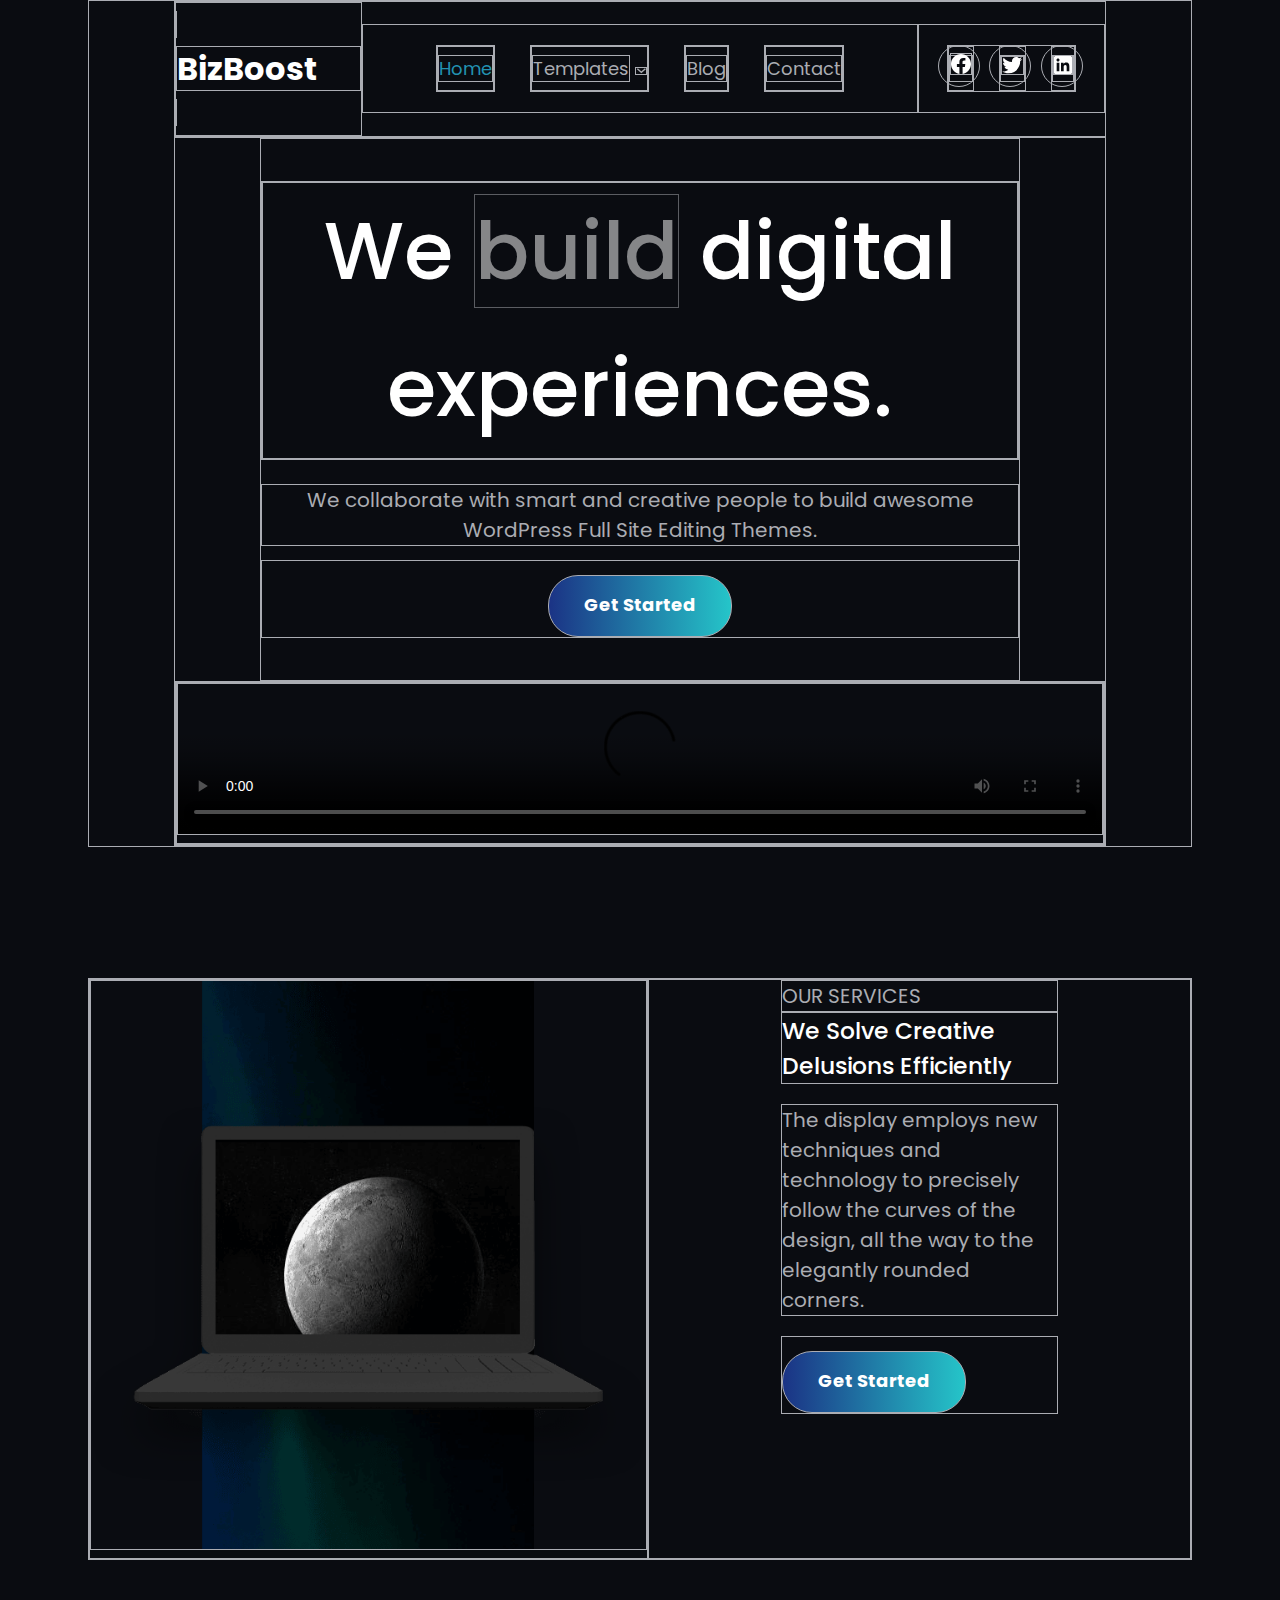
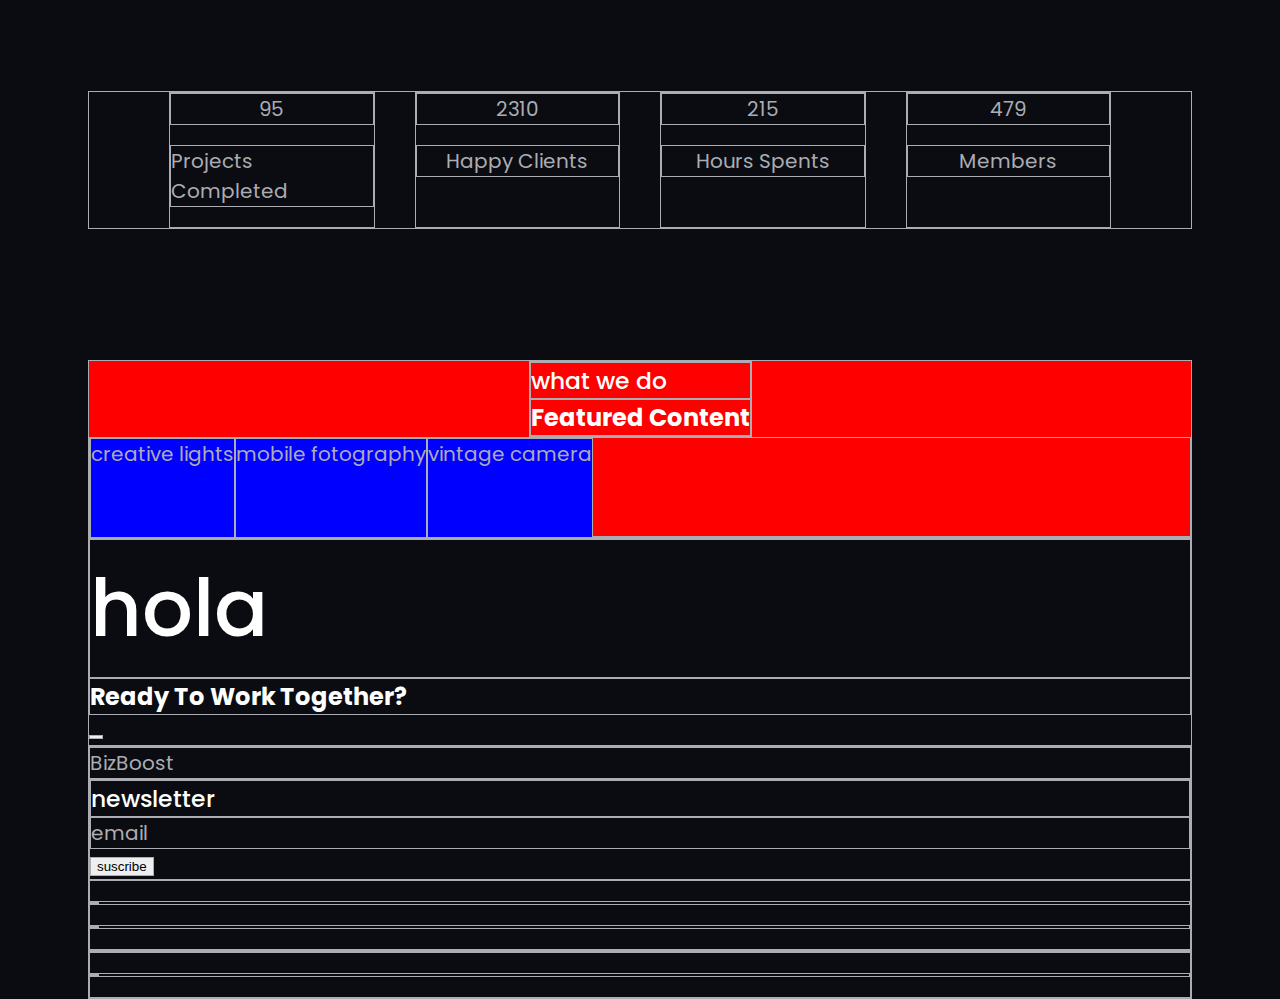
==== index.html @ 2b84bb4a "se termino layout" ====
<!doctype html>
<html lang="en">
  <head>
    <meta charset="UTF-8" />
    <meta name="viewport" content="width=device-width, initial-scale=1.0" />
    <title>BizBoost Mobile First</title>
    <link rel="stylesheet" href="https://fonts.googleapis.com/css?family=Poppins:400,500,600,700&display=swap" />
    <link rel="stylesheet" href="src/index.css" />
  </head>
  <body>
    <section class="blocks">
      <section class="hero">
        <header>
          <div class="logo">
            <a href="/">
              <h2>BizBoost</h2>
            </a>
          </div>
          <nav class="mobile">
            <img src="src/img/menu.svg" alt="" />
          </nav>
          <nav class="desktop">
            <ul>
              <li>
                <a href="#" class="selected">Home</a>
              </li>
            </ul>
            <ul>
              <li>
                <a href="#">Templates</a>
                <img src="src/img/arrow.svg" alt="arrow" />
              </li>
            </ul>
            <ul>
              <li><a href="#">Blog</a></li>
            </ul>
            <ul>
              <li><a href="#">Contact</a></li>
            </ul>
          </nav>
          <div class="social">
            <ul>
              <li>
                <div class="circle"></div>
                <a href="#">
                  <img src="src/img/facebook.svg" alt="fb" />
                </a>
              </li>
              <li>
                <div class="circle"></div>
                <a href="#">
                  <img src="src/img/twitter.svg" alt="twitter" />
                </a>
              </li>
              <li>
                <div class="circle"></div>
                <a href="#">
                  <img src="src/img/linked.svg" alt="linkedIn" />
                </a>
              </li>
            </ul>
          </div>
        </header>

        <section class="main">
          <main>
            <div class="hero-title">
              <h1>We <span class="lowlight">build</span> digital experiences.</h1>
            </div>
            <div class="hero-tagline">
              We collaborate with smart and creative people to build awesome WordPress Full Site Editing Themes.
            </div>
            <div class="hero-cta">
              <a href="#" class="gradient-button">get started</a>
            </div>
          </main>
          <div class="hero-video">
            <figure>
              <video
                src="https://fse.catchthemes.com/bizboost-free/wp-content/themes/bizboost/assets/video/video-featured.mp4"
                poster="https://fse.catchthemes.com/bizboost-free/wp-content/themes/bizboost/assets/images/video-featured.jpg"
                controls
              >
                Video not supported
              </video>
            </figure>
          </div>
        </section>
      </section>

      <!-- Our Services Section -->
      <section class="our-services">
        <div class="services-figure">
          <img src="src/img/hero-content.png" alt="">
        </div>
        <div class="our-services-layout">
          <div class="headings">OUR SERVICES</div>
          <H3>We Solve Creative Delusions Efficiently</H3>
          <p>The display employs new techniques and technology to precisely follow the curves of the design, all the way to the elegantly rounded corners.</p>
          <div class="our-services-cta">
            <a href="#" class="gradient-button">get started</a>
          </div>
        </div>
      </section>
      <section class="big-numbers">
        <div class="number-box">
          <span class="number">95</span>
          <p>Projects Completed</p>
        </div>
        <div class="number-box">
          <span class="number">2310</span>
          <p>Happy Clients</p>
        </div>
        <div class="number-box">
          <span class="number">215</span>
          <p>Hours Spents</p>
        </div>
        <div class="number-box">
          <span class="number">479</span>
          <p>Members</p>
        </div>
      </section>
      <!-- what we do  -->
      <section class="what-we-do">
        <div>
          <h3>what we do</h3>
          <h2>Featured Content</h2>
        </div>
          <div class="pictures">
            <div>creative lights</div>
            <div>mobile fotography</div>
            <div>vintage camera</div>
        </div>
      </section>
      <!-- promotional contact -->
      <section class="promotional-content">
        <h1>hola</h1>
        <h2>Ready To Work Together?</h2>
        <button></button>
      </section>
      <!-- footer -->
      <footer>
        <div class="logo">BizBoost</div>
        <div class="subcribe">
          <h3> newsletter</h3>
          <div class="email"> email</div>
          <button>suscribe</button>
        </div>
        <div class="quick-links">
          <ul>
            <li></li>
            <li></li>
            <li></li>
            <li></li>
          </ul>
          <ul><li></li>
          <li></li>
          <li></li>
          <li></li></ul>
        </div>
        <div class="footer-social">
          <div></div>
          <ul>
            <li></li>
            <li></li>
            <li></li>
            <li></li>
          </ul>
        </div>
      </footer>
    </section>
  </body>
</html>
---- src/index.css ----
/*=======================================
    #Variables
=========================================*/

/**
  TABLE OF CONTENTS

  COLORS
  Brand colors............................These are the main brand colors.
  Neutral colors..........................White and black, gray sacale, secondary colors.
  Utility colors..........................Other colors to represent states: info, warning, sucess, etc.

  TYPOGRAPHY
  Font famillies..........................The fonts used in the design system.
  Font weights............................Font weights
  Sizes...................................Font sizing for body text, paragraphs, inputs
  Heading sizes...........................Font sizing for page headings

  BREAKPOINTS
  Breakpoints.............................Global responsive breakpoints definitions
*/

:root {
  /*=======================================
    COLORS
  =========================================*/

  /*=========================
    Brand Colors
  ==========================*/
  --primary: #2292b1;
  --gradient-start: #1b3385;
  --gradient-end: #25c5c9;

  /*=========================
    Neutral Colors
  ==========================*/
  --background: #0a0c11;
  --body-text: #abadb3;
  --border-color: #323438;
  --sub-menu-bg: #222;
  --white: #fff;

  /*=========================
    Utility Colors
  ==========================*/

  /*=======================================
    TYPOGRAPHY
  =========================================*/
  /* 
    1. The Poppins font. This is the main font.
    https://fonts.googleapis.com/css?family=Poppins

    2. The Courier font. This is used for <pre> code.
    https://fonts.googleapis.com/css?family=Poppins
  */

  /*=========================
    Font famillies
  ==========================*/
  --primary-font: "Poppins";

  /*=========================
  Font weights
  ==========================*/
  --thin: 100;
  --extra-light: 200;
  --light: 300;
  --normal: 400;
  --medium: 500;
  --semi-bold: 600;
  --bold: 700;
  --extra-bold: 800;
  --heavy: 900;

  /*=========================
  Sizes
  ==========================*/
  --base-font: 20px;
}

/*=======================================
    RESETS
=========================================*/
body {
  box-sizing: border-box;
  font-family: var(--primary-font);
  font-size: var(--base-font);
  color: var(--body-text);
  background: var(--background);
  margin: 0;
  padding: 0;
}

*,
*::before,
*::after {
  box-sizing: inherit;
}

/*=========================
  Heading Sizes
==========================*/
h1,
h2,
h3,
h4,
h5,
h6 {
  font-family: var(--primary-font);
  font-weight: var(--medium);
  color: var(--white);
  margin: 0;
}

h1 {
  font-size: 2.1em;
  line-height: 1.72em;
}
h4,
h5 {
  font-weight: var(--bold);
}

h6 {
  font-weight: var(--semi-bold);
}

ul {
  list-style-type: none;
  display: flex;
  padding: 0;
}

ul li {
  position: relative;
}

figure {
  margin: 0;
  padding: 0;
}

a {
  color: var(--body-text);
  text-decoration: none;
  font-size: 0.9em;
  font-style: normal;
  font-weight: var(--normal);
  line-height: 2.4em;
  text-transform: capitalize;
}

a:hover,
.logo h2:hover {
  color: var(--primary);
}

.lowlight {
  opacity: 0.5;
}

.gradient-button {
  padding: 15px 34.86px 16.08px 35px;
  display: inline-block;
  margin-top: 14px;
  color: var(--white);
  border-radius: 30px;
  font-size: 0.9em;
  font-weight: var(--bold);
  line-height: 1.6em;
  background: linear-gradient(
    90deg,
    var(--gradient-start) 0%,
    var(--gradient-end) 100%
  );
}

.gradient-button:hover {
  background: var(--white);
  color: var(--background);
}

.what-we-do{
  flex-direction: column;
  display: flex;
  align-items:center;
  background-color: red;
  width: auto;
}
.what-we-do .hola h2{
  width: 100%;
  height: 50px;
  background-color: white;
}
.pictures{
  width: 100%;
  height: 100px;
  display: flex;
  /* align-items: flex-start; */
  flex-direction: row;  
}
.pictures div{
 
  height: 100px;
  display: flex;
  /* align-content: center;
  flex-direction: row;   */
  background-color: blue;
  text-align: center;
}
/*=======================================
    Mobile First
=========================================*/
.blocks {
  padding: 0 30px;
}

header {
  display: flex;
  align-items: center;
}

.logo {
  flex: 3;
}

h2 {
  font-size: 24px;
  font-weight: 700;
}

.mobile {
  flex: 1;
  display: flex;
  justify-content: flex-end;
}

.desktop {
  display: none;
}

.social {
  flex: 3;
  display: flex;
  justify-content: center;
}

.social ul {
  column-gap: 25px;
}

main {
  display: flex;
  flex-direction: column;
  padding: 42px 0;
  margin: 0 auto;
}

main > * {
  display: flex;
  justify-content: center;
  text-align: center;
}

.hero-tagline {
  margin-top: 24px;
}

.hero-cta {
  margin-top: 14px;
}

.hero-video video {
  width: 100%;
  max-width: 100%;
  max-height: 600px;
  object-fit: cover;
}
.services-figure img{
  width: 560;
  height: 570px;
  margin: 0;
  padding: 0;
}

/*=======================================
    TABLET & DESKTOP BREAKPOINTS
=========================================*/
@media all and (min-width: 479px) and (max-width: 1280px) {
}

@media all and (min-width: 479px) {
  .selected {
    color: var(--primary);
  }

  .circle {
    width: 42px;
    height: 42px;
    border-radius: 50%;
    position: absolute;
    left: -11px;
    top: -2px;
  }

  .circle:hover {
    background: rgba(255, 255, 255, 0.25);
  }

  .blocks {
    padding: 0 88px;
  }

  .hero {
    padding: 0 85px;
  }

  .logo {
    flex: 1;
  }

  .logo h2 {
    font-size: 32px;
    font-weight: 700;
  }

  .mobile {
    display: none;
  }

  .desktop {
    flex: 3;
    display: flex;
    column-gap: 35px;
    justify-content: center;
  }

  .social {
    flex: 1;
  }

  h1 {
    font-size: 4em;
    line-height: 1.72em;
  }

  main {
    max-width: 760px;
    /* padding: 70px 320px; */
  }
}

/*=======================================
    Mobile First
=========================================*/
.blocks {
  padding: 0 28px;
}

.blocks * {
  border: 1px solid var(--body-text);
}

header {
  display: flex;
}

.logo {
  flex: 3;
}

.mobile {
  flex: 1;
}

.desktop {
  display: none;
}

.social {
  flex: 3;
  display: flex;
  justify-content: center;
}

main {
  display: flex;
  flex-direction: column;
}

main > * {
  display: flex;
  justify-content: center;
}

.our-services {
  margin: 42px 0;
}

.big-numbers {
  display: flex;
  flex-direction: column;
  gap: 24px;
  margin-bottom: 42px;
}

.number-box {
  display: flex;
  flex-direction: column;
}

.number-box > * {
  display: flex;
  justify-content: center;
}

/*=======================================
    TABLET & DESKTOP BREAKPOINTS
=========================================*/
@media all and (min-width: 479px) and (max-width: 1280px) {
}

@media all and (min-width: 479px) {
  .blocks {
    padding: 0 88px;
  }

  .logo {
    flex: 1;
  }

  .mobile {
    display: none;
  }

  .desktop {
    flex: 3;
    display: flex;
    justify-content: center;
  }

  .social {
    flex: 1;
  }

  .our-services {
    display: flex;
    margin: 131px 0;
  }

  .big-numbers {
    flex-direction: row;
    gap: 40px;
    padding: 0 80px;
    margin-bottom: 131px;
  }

  .big-numbers > * {
    flex: 1;
  }

  .our-services > * {
    flex: 1;
  }
  .our-services .our-services-layout {
    padding: 0 12%;
  }
}
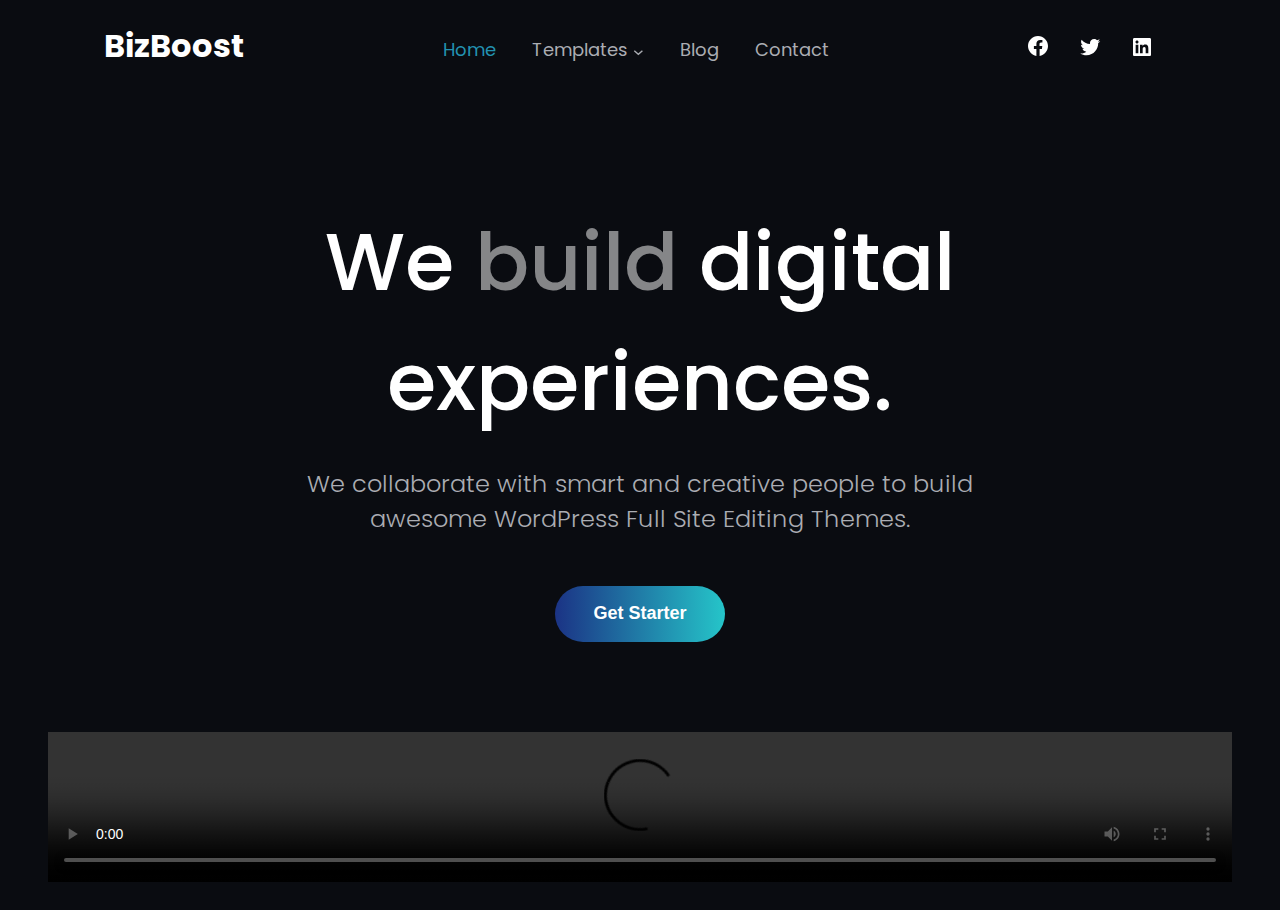
==== commit 80fe1a28: "Merge 01b6a7f5359aa9957313e46e945b91eacdee7b2f into 5628f68c00c6b27dbcafa6d201a3418335f897e6" ====
--- a/index.html
+++ b/index.html
@@ -1,173 +1,79 @@
-<!doctype html>
+<!DOCTYPE html>
 <html lang="en">
-  <head>
+<head>
     <meta charset="UTF-8" />
     <meta name="viewport" content="width=device-width, initial-scale=1.0" />
-    <title>BizBoost Mobile First</title>
-    <link rel="stylesheet" href="https://fonts.googleapis.com/css?family=Poppins:400,500,600,700&display=swap" />
-    <link rel="stylesheet" href="src/index.css" />
-  </head>
-  <body>
-    <section class="blocks">
-      <section class="hero">
+    <link rel="stylesheet" href="https://fonts.googleapis.com/css?family=Poppins" />
+    <link rel="stylesheet" href="https://fonts.googleapis.com/css?family=Courier+Prime" />
+    <link rel="stylesheet" href="/index.css" /> 
+    
+</head>
+<body>
+    <section>
         <header>
-          <div class="logo">
-            <a href="/">
-              <h2>BizBoost</h2>
-            </a>
-          </div>
-          <nav class="mobile">
-            <img src="src/img/menu.svg" alt="" />
-          </nav>
-          <nav class="desktop">
-            <ul>
+          <a href="/" class="logo">BizBoost</a>
+          <nav>
+            <ul class="main-menu">
+              <li><a href="#" class="selected">home</a></li>
               <li>
-                <a href="#" class="selected">Home</a>
+                <a href="#">
+                  Templates
+                  <img src="./src/img/Vector.svg" alt="arrow" />
+                </a>
+                <ul class="sub-menu">
+                  <li>
+                    <a href="#">Right Sidebar</a>
+                  </li>
+                  <li>
+                    <a href="#">No Sidebar</a>
+                  </li>
+                  <li>
+                    <a href="#">Style Guide</a>
+                  </li>
+                </ul>
               </li>
-            </ul>
-            <ul>
-              <li>
-                <a href="#">Templates</a>
-                <img src="src/img/arrow.svg" alt="arrow" />
-              </li>
-            </ul>
-            <ul>
+  
               <li><a href="#">Blog</a></li>
-            </ul>
-            <ul>
               <li><a href="#">Contact</a></li>
             </ul>
           </nav>
-          <div class="social">
-            <ul>
-              <li>
-                <div class="circle"></div>
-                <a href="#">
-                  <img src="src/img/facebook.svg" alt="fb" />
-                </a>
-              </li>
-              <li>
-                <div class="circle"></div>
-                <a href="#">
-                  <img src="src/img/twitter.svg" alt="twitter" />
-                </a>
-              </li>
-              <li>
-                <div class="circle"></div>
-                <a href="#">
-                  <img src="src/img/linked.svg" alt="linkedIn" />
-                </a>
-              </li>
-            </ul>
-          </div>
+          <ul class="socials">
+            <li>
+              <a href="https://facebook.com/codigoingenierooficial" target="_blank">
+                <img src="./src/img/facebook.svg" alt="facebook"
+              /></a>
+            </li>
+  
+            <li>
+              <a href="https://twitter.com/CodigoIngenier" target="_blank">
+                <img src="./src/img/twitter.svg" alt="twitter" />
+              </a>
+            </li>
+            <li>
+              <a href="https://www.ln.com/codigoingenierooficial/" target="_blank">
+                <img src="./src/img/linked.svg" alt="ln" />
+              </a>
+            </li>
+          </ul>
         </header>
-
-        <section class="main">
-          <main>
-            <div class="hero-title">
-              <h1>We <span class="lowlight">build</span> digital experiences.</h1>
-            </div>
-            <div class="hero-tagline">
-              We collaborate with smart and creative people to build awesome WordPress Full Site Editing Themes.
-            </div>
-            <div class="hero-cta">
-              <a href="#" class="gradient-button">get started</a>
-            </div>
-          </main>
-          <div class="hero-video">
-            <figure>
-              <video
-                src="https://fse.catchthemes.com/bizboost-free/wp-content/themes/bizboost/assets/video/video-featured.mp4"
-                poster="https://fse.catchthemes.com/bizboost-free/wp-content/themes/bizboost/assets/images/video-featured.jpg"
-                controls
-              >
-                Video not supported
-              </video>
-            </figure>
-          </div>
-        </section>
+        <main>
+          <section>
+            <h1>We <span class="lowlight">build</span> digital experiences.</h1>
+  
+            <p>We collaborate with smart and creative people to build awesome WordPress Full Site Editing Themes.</p>
+            <button class="my-button" type="button"> Get starter</button>
+            <!-- <a href="#" class="my-button">Get Started</a>  -->
+         
+          </section>
+          <figure>
+            <video
+              width="100%"
+              controls
+              loop
+              src="https://fse.catchthemes.com/bizboost-free/wp-content/themes/bizboost/assets/video/video-featured.mp4"
+            ></video>
+          </figure>
+        </main>
       </section>
-
-      <!-- Our Services Section -->
-      <section class="our-services">
-        <div class="services-figure">
-          <img src="src/img/hero-content.png" alt="">
-        </div>
-        <div class="our-services-layout">
-          <div class="headings">OUR SERVICES</div>
-          <H3>We Solve Creative Delusions Efficiently</H3>
-          <p>The display employs new techniques and technology to precisely follow the curves of the design, all the way to the elegantly rounded corners.</p>
-          <div class="our-services-cta">
-            <a href="#" class="gradient-button">get started</a>
-          </div>
-        </div>
-      </section>
-      <section class="big-numbers">
-        <div class="number-box">
-          <span class="number">95</span>
-          <p>Projects Completed</p>
-        </div>
-        <div class="number-box">
-          <span class="number">2310</span>
-          <p>Happy Clients</p>
-        </div>
-        <div class="number-box">
-          <span class="number">215</span>
-          <p>Hours Spents</p>
-        </div>
-        <div class="number-box">
-          <span class="number">479</span>
-          <p>Members</p>
-        </div>
-      </section>
-      <!-- what we do  -->
-      <section class="what-we-do">
-        <div>
-          <h3>what we do</h3>
-          <h2>Featured Content</h2>
-        </div>
-          <div class="pictures">
-            <div>creative lights</div>
-            <div>mobile fotography</div>
-            <div>vintage camera</div>
-        </div>
-      </section>
-      <!-- promotional contact -->
-      <section class="promotional-content">
-        <h1>hola</h1>
-        <h2>Ready To Work Together?</h2>
-        <button></button>
-      </section>
-      <!-- footer -->
-      <footer>
-        <div class="logo">BizBoost</div>
-        <div class="subcribe">
-          <h3> newsletter</h3>
-          <div class="email"> email</div>
-          <button>suscribe</button>
-        </div>
-        <div class="quick-links">
-          <ul>
-            <li></li>
-            <li></li>
-            <li></li>
-            <li></li>
-          </ul>
-          <ul><li></li>
-          <li></li>
-          <li></li>
-          <li></li></ul>
-        </div>
-        <div class="footer-social">
-          <div></div>
-          <ul>
-            <li></li>
-            <li></li>
-            <li></li>
-            <li></li>
-          </ul>
-        </div>
-      </footer>
-    </section>
-  </body>
+</body>
 </html>--- a/index.css
+++ b/index.css
@@ -0,0 +1,246 @@
+/*=======================================
+    #Variables
+=========================================*/
+:root {
+    /*=======================================
+    COLORS
+    =========================================*/
+  
+    /*============================
+    Brand Colors
+    ============================*/
+    --primary: #2292b1;
+    --gradient-start: #1b3385;
+    --gradient-end: #25c5c9;
+  
+    /*============================
+    Neutral Colors
+    ============================*/
+    --background: #0a0c11;
+    --body-text: #abadb3;
+    --border-color: #323438;
+    --sub-menu-bg: #222;
+    --white: #fff;
+  
+    /*=======================================
+    TYPOGRAPHY
+    =========================================*/
+    /* 
+    1. The Poppins font. This is the main font.
+    https://fonts.googleapis.com/css?family=Poppins
+    2. The Courier font. This is used for <pre> code.
+    https://fonts.googleapis.com/css?family=Courier+Prime
+    */
+    --base-font: 20px;
+    --primary-font: "Poppins";
+    --secondary-font: "Courier+Prime";
+  
+    /*=======================================
+    Font Weights
+    =========================================*/
+    --thin: 100;
+    --extra-light: 200;
+    --light: 300;
+    --normal: 400;
+    --medium: 500;
+    --semi-bold: 600;
+    --bold: 700;
+    --extra-bold: 800;
+    --heavy: 900;
+  }
+  
+  /*=======================================
+  BREAKPOINTS
+  =========================================*/
+    
+  body {
+    box-sizing: border-box;
+    font-family: var(--primary-font);
+    font-size: var(--base-font);
+    color: var(--body-text);
+    background: var(--background);
+  }
+  
+  *,
+  *::before,
+  *::after {
+    box-sizing: inherit;
+  }
+  
+  h1,
+  h2,
+  h3,
+  h4,
+  h5,
+  h6 {
+    font-family: var(--primary-font);
+    font-weight: var(--medium);
+    color: var(--white);
+    margin: 0;
+  }
+  
+  h1 {
+    font-size: 4em;
+    line-height: 1.5em;
+  }
+  
+  h4,
+  h5 {
+    font-weight: var(--bold);
+  }
+  
+  h6 {
+    font-weight: var(--semi-bold);
+  }
+  
+  ul {
+    list-style-type: none;
+    display: flex;
+    padding: 0;
+  }
+  
+  a {
+    color: var(--body-Text);
+    text-decoration: none;
+    font-size: 0.9em;
+    font-style: normal;
+    font-weight: var(--normal);
+    line-height: 2.4em;
+    text-transform: capitalize;
+  }
+  
+    a:hover,  
+  .logo:hover {
+    color: var(--primary);
+  }
+  
+  .selected {
+    color: var(--primary);
+  }
+  .sub-menu a:hover{
+    font-size: 0.75em;
+    font-weight: var(--normal);
+    margin: 5px;
+    transition: .5s;
+  }
+  .my-button {
+    width: 170px;
+    padding: 15px 34.86px 16.08px 35px;
+    border: 0;
+    height: 56px;
+    font-size: 0.9em;
+    font-weight: var(--bold);
+    border-radius: 30px;
+    text-transform: capitalize;
+    color: var(--white); 
+    background: linear-gradient(
+      90deg,
+      var(--gradient-start) 0%,
+      var(--gradient-end) 100%
+    );
+    
+  }
+  .my-button:hover{
+    background: var(--white);
+    color:var(--background);
+   
+ }
+  
+  /*=======================================
+  HERO
+  =========================================*/
+  header {
+    display: flex;
+    width: 100%;
+    height: 118.08px;
+    margin: 0 auto;
+    padding-left: 96px;
+    padding-right: 105px;
+  }
+  
+  header * {
+    flex: 1;
+  }
+  
+  .main-menu li {
+    margin: 0 18px;
+  }
+  
+  .main-menu li:nth-child(2) ul {
+    display: none;
+  }
+  
+  .main-menu li:nth-child(2) {
+    min-width: 112px;
+    position: relative;
+  }
+  
+  .main-menu li:nth-child(2):hover ul {
+    display: block;
+  }
+  
+  .sub-menu {
+    position: absolute;
+    top: 44px;
+    left: -20px;
+    z-index: 99;
+  }
+  
+  .sub-menu li {
+    width: 235px;
+    height: 44px;
+    background-color: var(--sub-menu-bg);
+    border-bottom: 1px solid var(--border-color);
+    padding-left: 23px;
+  }
+  
+  .sub-menu a {
+    font-size: 0.75em;
+    font-weight: var(--normal);
+  }
+  
+  .logo {
+    font-size: 1.6em;
+    font-weight: var(--bold);
+    color: var(--white);
+  }
+  
+  .logo:hover {
+    color: var(--primary);
+    transition: 0.5s;
+  }
+  
+  .socials {
+    justify-content: flex-end;
+  }
+  
+  .socials li {
+    flex: 0;
+    padding: 0 16px;
+  }
+
+  .socials li a:hover image{
+    width: 100%;
+    height: 100%;
+    transform: scale(1.2em);
+  }
+  
+  main section {
+    width: 760px;
+    margin: 0 auto;
+    text-align: center;
+    padding-top: 76px;
+    padding-bottom: 70px;
+  }
+  
+  main section p {
+    margin-bottom: 50px;
+    font-size: 1.2em;
+    font-weight: var(--light);
+  }
+  
+  .lowlight {
+    opacity: 0.5;
+  }
+ 
+  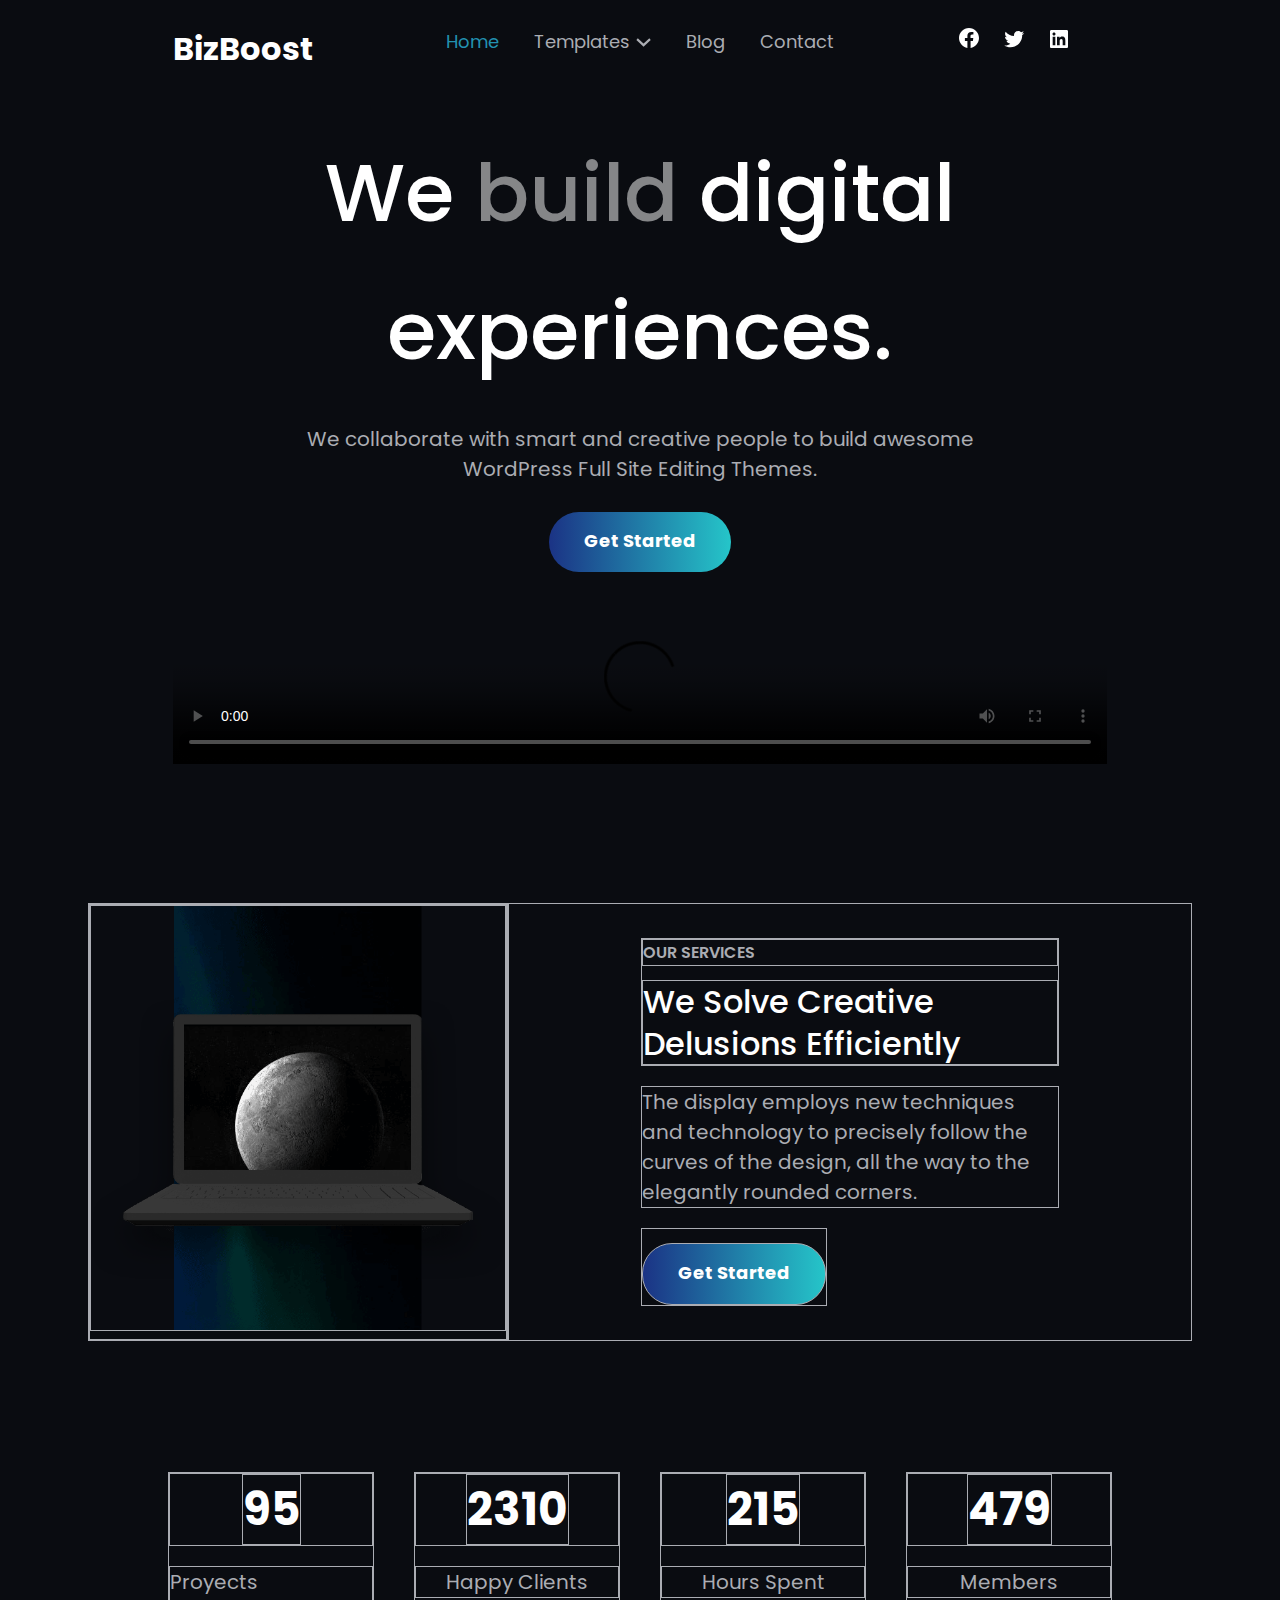
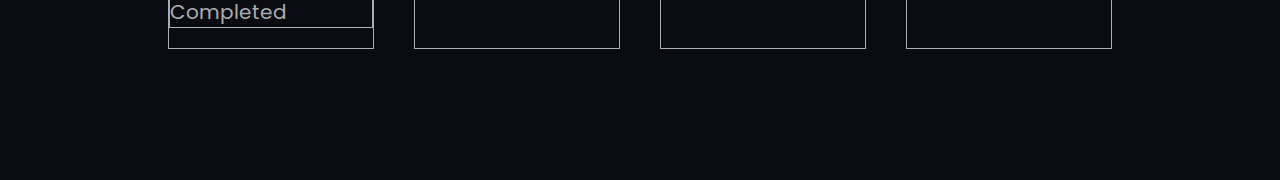
==== commit 04203ba8: "our  services terminado" ====
--- a/index.html
+++ b/index.html
@@ -1,26 +1,34 @@
-<!DOCTYPE html>
+<!doctype html>
 <html lang="en">
-<head>
+  <head>
     <meta charset="UTF-8" />
     <meta name="viewport" content="width=device-width, initial-scale=1.0" />
-    <link rel="stylesheet" href="https://fonts.googleapis.com/css?family=Poppins" />
-    <link rel="stylesheet" href="https://fonts.googleapis.com/css?family=Courier+Prime" />
-    <link rel="stylesheet" href="/index.css" /> 
-    
-</head>
-<body>
-    <section>
+    <title>BizBoost Mobile First</title>
+    <link rel="stylesheet" href="https://fonts.googleapis.com/css?family=Poppins:400,500,600,700&display=swap" />
+    <link rel="stylesheet" href="index.css" />
+  </head>
+  <body>
+    <section class="blocks">
+      <!-- star hero section -->
+      <section class="hero">
         <header>
-          <a href="/" class="logo">BizBoost</a>
-          <nav>
-            <ul class="main-menu">
-              <li><a href="#" class="selected">home</a></li>
+          <div class="logo">
+            <a href="/">
+              <h2>BizBoost</h2>
+            </a>
+          </div>
+          <nav class="mobile">
+            <img src="src/img/menu.svg" alt="menu" />
+          </nav>
+          <nav class="desktop">
+            <ul>
               <li>
-                <a href="#">
-                  Templates
-                  <img src="./src/img/Vector.svg" alt="arrow" />
-                </a>
-                <ul class="sub-menu">
+                <a href="#" class="selected">Home</a>
+              </li>
+              <li>
+                <a href="#">Templates</a>
+                <img src="src/img/arrow.svg" alt="arrow" />
+                <ul class="submenu">
                   <li>
                     <a href="#">Right Sidebar</a>
                   </li>
@@ -32,48 +40,110 @@
                   </li>
                 </ul>
               </li>
-  
               <li><a href="#">Blog</a></li>
               <li><a href="#">Contact</a></li>
             </ul>
           </nav>
-          <ul class="socials">
-            <li>
-              <a href="https://facebook.com/codigoingenierooficial" target="_blank">
-                <img src="./src/img/facebook.svg" alt="facebook"
-              /></a>
-            </li>
-  
-            <li>
-              <a href="https://twitter.com/CodigoIngenier" target="_blank">
-                <img src="./src/img/twitter.svg" alt="twitter" />
-              </a>
-            </li>
-            <li>
-              <a href="https://www.ln.com/codigoingenierooficial/" target="_blank">
-                <img src="./src/img/linked.svg" alt="ln" />
-              </a>
-            </li>
-          </ul>
+
+          <div class="social">
+            <ul>
+              <li>
+                <div class="circle"></div>
+                <a href="#">
+                  <img src="src/img/facebook.svg" alt="fb" />
+                </a>
+              </li>
+              <li>
+                <div class="circle"></div>
+                <a href="#">
+                  <img src="src/img/twitter.svg" alt="twitter" />
+                </a>
+              </li>
+              <li>
+                <div class="circle"></div>
+                <a href="#">
+                  <img src="src/img/linked.svg" alt="linkedIn" />
+                </a>
+              </li>
+            </ul>
+          </div>
         </header>
-        <main>
-          <section>
-            <h1>We <span class="lowlight">build</span> digital experiences.</h1>
-  
-            <p>We collaborate with smart and creative people to build awesome WordPress Full Site Editing Themes.</p>
-            <button class="my-button" type="button"> Get starter</button>
-            <!-- <a href="#" class="my-button">Get Started</a>  -->
-         
-          </section>
+
+        <section class="main">
+          <main>
+            <div class="hero-title">
+              <h1>We <span class="lowlight">build</span> digital experiences.</h1>
+            </div>
+            <div class="hero-tagline">
+              We collaborate with smart and creative people to build awesome WordPress Full Site Editing Themes.
+            </div>
+            <div class="hero-cta">
+              <a href="#" class="gradient-button">get started</a>
+            </div>
+          </main>
+          <div class="hero-video">
+            <figure>
+              <video
+                src="https://fse.catchthemes.com/bizboost-free/wp-content/themes/bizboost/assets/video/video-featured.mp4"
+                poster="https://fse.catchthemes.com/bizboost-free/wp-content/themes/bizboost/assets/images/video-featured.jpg"
+                controls
+              >
+                Video not supported
+              </video>
+            </figure>
+          </div>
+        </section>
+      </section>
+      <!-- ends hero section -->
+
+      <!-- Our Services Section -->
+      <section class="our-services">
+        <div class="services-figure">
           <figure>
-            <video
-              width="100%"
-              controls
-              loop
-              src="https://fse.catchthemes.com/bizboost-free/wp-content/themes/bizboost/assets/video/video-featured.mp4"
-            ></video>
+            <img src="src/img/hero-content.png" alt="hero-content" />
           </figure>
-        </main>
+        </div>
+        <div class="our-services-layout">
+          <div class="headings">
+            <h6>OUR SERVICES</h6>
+            <h2>We solve creative delusions efficiently</h2>
+          </div>
+          <p>
+            The display employs new techniques and technology to precisely follow the curves of the design, all the way
+            to the elegantly rounded corners.
+          </p>
+          <div class="our-services-cta">
+            <a href="#" class="gradient-button">get started</a>
+          </div>
+        </div>
       </section>
-</body>
+      <section class="big-numbers">
+        <div class="number-box">
+          <div class="number">
+            <h3>95</h3>
+          </div>
+          <p>Proyects Completed</p>
+        </div>
+        <div class="number-box">
+          <div>
+            <h3>2310</h3>
+          </div>
+          <p>Happy Clients</p>
+        </div>
+        <div class="number-box">
+          <div>
+            <h3>215</h3>
+          </div>
+          <p>Hours Spent</p>
+        </div>
+        <div class="number-box">
+          <div>
+            <h3>479</h3>
+          </div>
+          <p>Members</p>
+        </div>
+      </section>
+      <!-- end of our service section -->
+    </section>
+  </body>
 </html>--- a/index.css
+++ b/index.css
@@ -1,246 +1,433 @@
 /*=======================================
     #Variables
 =========================================*/
+
+/**
+  TABLE OF CONTENTS
+
+  COLORS
+  Brand colors............................These are the main brand colors.
+  Neutral colors..........................White and black, gray sacale, secondary colors.
+  Utility colors..........................Other colors to represent states: info, warning, sucess, etc.
+
+  TYPOGRAPHY
+  Font famillies..........................The fonts used in the design system.
+  Font weights............................Font weights
+  Sizes...................................Font sizing for body text, paragraphs, inputs
+  Heading sizes...........................Font sizing for page headings
+
+  BREAKPOINTS
+  Breakpoints.............................Global responsive breakpoints definitions
+*/
+
 :root {
-    /*=======================================
+  /*=======================================
     COLORS
-    =========================================*/
-  
-    /*============================
+  =========================================*/
+
+  /*=========================
     Brand Colors
-    ============================*/
-    --primary: #2292b1;
-    --gradient-start: #1b3385;
-    --gradient-end: #25c5c9;
-  
-    /*============================
+  ==========================*/
+  --primary: #2292b1;
+  --gradient-start: #1b3385;
+  --gradient-end: #25c5c9;
+
+  /*=========================
     Neutral Colors
-    ============================*/
-    --background: #0a0c11;
-    --body-text: #abadb3;
-    --border-color: #323438;
-    --sub-menu-bg: #222;
-    --white: #fff;
-  
-    /*=======================================
+  ==========================*/
+  --background: #0a0c11;
+  --body-text: #abadb3;
+  --border-color: #323438;
+  --sub-menu-bg: #222;
+  --white: #fff;
+
+  /*=========================
+    Utility Colors
+  ==========================*/
+
+  /*=======================================
     TYPOGRAPHY
-    =========================================*/
-    /* 
+  =========================================*/
+  /* 
     1. The Poppins font. This is the main font.
     https://fonts.googleapis.com/css?family=Poppins
+
     2. The Courier font. This is used for <pre> code.
-    https://fonts.googleapis.com/css?family=Courier+Prime
-    */
-    --base-font: 20px;
-    --primary-font: "Poppins";
-    --secondary-font: "Courier+Prime";
-  
-    /*=======================================
-    Font Weights
-    =========================================*/
-    --thin: 100;
-    --extra-light: 200;
-    --light: 300;
-    --normal: 400;
-    --medium: 500;
-    --semi-bold: 600;
-    --bold: 700;
-    --extra-bold: 800;
-    --heavy: 900;
-  }
-  
-  /*=======================================
-  BREAKPOINTS
-  =========================================*/
-    
-  body {
-    box-sizing: border-box;
-    font-family: var(--primary-font);
-    font-size: var(--base-font);
-    color: var(--body-text);
-    background: var(--background);
-  }
-  
-  *,
-  *::before,
-  *::after {
-    box-sizing: inherit;
-  }
-  
-  h1,
-  h2,
-  h3,
-  h4,
-  h5,
-  h6 {
-    font-family: var(--primary-font);
-    font-weight: var(--medium);
-    color: var(--white);
-    margin: 0;
-  }
-  
+    https://fonts.googleapis.com/css?family=Poppins
+  */
+
+  /*=========================
+    Font famillies
+  ==========================*/
+  --primary-font: "Poppins";
+
+  /*=========================
+  Font weights
+  ==========================*/
+  --thin: 100;
+  --extra-light: 200;
+  --light: 300;
+  --normal: 400;
+  --medium: 500;
+  --semi-bold: 600;
+  --bold: 700;
+  --extra-bold: 800;
+  --heavy: 900;
+
+  /*=========================
+  Sizes
+  ==========================*/
+  --base-font: 20px;
+}
+
+/*=======================================
+    RESETS
+=========================================*/
+body {
+  box-sizing: border-box;
+  font-family: var(--primary-font);
+  font-size: var(--base-font);
+  color: var(--body-text);
+  background: var(--background);
+  margin: 0;
+  padding: 0;
+}
+
+*,
+*::before,
+*::after {
+  box-sizing: inherit;
+}
+
+/*=========================
+  Heading Sizes
+==========================*/
+h1,
+h2,
+h3,
+h4,
+h5,
+h6 {
+  font-family: var(--primary-font);
+  font-weight: var(--medium);
+  color: var(--white);
+  margin: 0;
+}
+
+h1 {
+  font-size: 2.1em;
+  line-height: 1.72em;
+}
+
+h2 {
+  font-size: 1.6em;
+  line-height: 1.29em;
+  text-transform: capitalize;
+  margin-top: 14px;
+}
+
+h3 {
+  font-size: 1.6em;
+  font-weight: var(--bold);
+}
+
+h4,
+h5 {
+  font-weight: var(--bold);
+}
+
+h6 {
+  font-weight: var(--semi-bold);
+  font-size: 16px;
+  color: var(--body-text);
+}
+
+ul {
+  list-style-type: none;
+  display: flex;
+  padding: 0;
+}
+
+ul li {
+  position: relative;
+}
+
+figure {
+  margin: 0;
+  padding: 0;
+}
+
+img {
+  width: 100%;
+}
+
+a {
+  color: var(--body-text);
+  text-decoration: none;
+  font-size: 0.9em;
+  font-style: normal;
+  font-weight: var(--normal);
+  line-height: 2.4em;
+  text-transform: capitalize;
+}
+
+a:hover,
+.logo h2:hover {
+  color: var(--primary);
+  transition: 1.2s;
+}
+
+.lowlight {
+  opacity: 0.5;
+}
+
+.gradient-button {
+  padding: 15px 34.86px 16.08px 35px;
+  display: inline-block;
+  margin-top: 14px;
+  color: var(--white);
+  border-radius: 30px;
+  font-size: 0.9em;
+  font-weight: var(--bold);
+  line-height: 1.6em;
+  background: linear-gradient(
+    90deg,
+    var(--gradient-start) 0%,
+    var(--gradient-end) 100%
+  );
+}
+
+.gradient-button:hover {
+  background: var(--white);
+  color: var(--background);
+}
+
+/*=======================================
+    Mobile First
+=========================================*/
+.blocks {
+  padding: 0 30px;
+}
+
+header {
+  display: flex;
+  align-items: center;
+}
+
+.logo {
+  flex: 3;
+}
+
+.mobile {
+  flex: 1;
+  display: flex;
+  justify-content: flex-end;
+}
+
+.mobile img {
+  width: 16px;
+}
+
+.desktop {
+  display: none;
+}
+
+.submenu {
+  display: none;
+}
+
+.social {
+  flex: 3;
+  display: flex;
+  justify-content: center;
+}
+
+.social ul {
+  column-gap: 25px;
+}
+
+main {
+  display: flex;
+  flex-direction: column;
+  padding: 42px 0;
+  margin: 0 auto;
+}
+
+main > * {
+  display: flex;
+  justify-content: center;
+  text-align: center;
+}
+
+.hero-tagline {
+  margin-top: 24px;
+}
+
+.hero-cta {
+  margin-top: 14px;
+}
+
+.hero-video video {
+  width: 100%;
+  max-width: 100%;
+  max-height: 600px;
+  object-fit: cover;
+}
+
+.our-services *,
+.big-numbers * {
+  border: 1px solid var(--body-text);
+} 
+
+.our-services {
+  margin: 50px 0;
+}
+
+.big-numbers {
+  display: flex;
+  flex-direction: column;
+  gap: 24px;
+  margin-bottom: 42px;
+}
+
+.number-box {
+  display: flex;
+  flex-direction: column;
+}
+
+.number-box > * {
+  display: flex;
+  justify-content: center;
+}
+
+/*=======================================
+    TABLET & DESKTOP BREAKPOINTS
+=========================================*/
+@media all and (min-width: 479px) and (max-width: 1280px) {
+}
+
+@media all and (min-width: 479px) {
+  .selected {
+    color: var(--primary);
+  }
+
+  .circle {
+    width: 42px;
+    height: 42px;
+    border-radius: 50%;
+    position: absolute;
+    left: -11px;
+    top: -2px;
+  }
+
+  .circle:hover {
+    background: rgba(255, 255, 255, 0.25);
+  }
+
+  .blocks {
+    padding: 0 88px;
+  }
+
+  .hero {
+    padding: 0 85px;
+  }
+
+  .logo {
+    flex: 1;
+  }
+
+  .logo h2 {
+    font-size: 32px;
+    font-weight: 700;
+  }
+
+  .mobile {
+    display: none;
+  }
+
+  .desktop {
+    flex: 3;
+    display: flex;
+    justify-content: center;
+  }
+
+  .desktop ul {
+    column-gap: 35px;
+  }
+
+  .desktop ul li:nth-child(2) img {
+    width: 16px;
+  }
+
+  .desktop ul li {
+    position: relative;
+  }
+
+  .desktop ul li:nth-child(2):hover .submenu {
+    position: absolute;
+    display: flex;
+    flex-direction: column;
+  }
+
+  .submenu {
+    width: 230px;
+    background-color: var(--sub-menu-bg);
+    z-index: 99;
+    transition: 2s;
+  }
+
+  .submenu li {
+    min-width: 100%;
+    padding-left: 20px;
+    border: 1px solid var(--border-color);
+  }
+
+  .submenu li:hover {
+    padding-left: 30px;
+  }
+
+  .social {
+    flex: 1;
+  }
+
   h1 {
     font-size: 4em;
-    line-height: 1.5em;
-  }
-  
-  h4,
-  h5 {
-    font-weight: var(--bold);
-  }
-  
-  h6 {
-    font-weight: var(--semi-bold);
-  }
-  
-  ul {
-    list-style-type: none;
+    line-height: 1.72em;
+  }
+
+  h3 {
+    font-size: 2.27em;
+  }
+
+  main {
+    max-width: 760px;
+    /* padding: 70px 320px; */
+  }
+
+  .our-services {
     display: flex;
-    padding: 0;
-  }
-  
-  a {
-    color: var(--body-Text);
-    text-decoration: none;
-    font-size: 0.9em;
-    font-style: normal;
-    font-weight: var(--normal);
-    line-height: 2.4em;
-    text-transform: capitalize;
-  }
-  
-    a:hover,  
-  .logo:hover {
-    color: var(--primary);
-  }
-  
-  .selected {
-    color: var(--primary);
-  }
-  .sub-menu a:hover{
-    font-size: 0.75em;
-    font-weight: var(--normal);
-    margin: 5px;
-    transition: .5s;
-  }
-  .my-button {
-    width: 170px;
-    padding: 15px 34.86px 16.08px 35px;
-    border: 0;
-    height: 56px;
-    font-size: 0.9em;
-    font-weight: var(--bold);
-    border-radius: 30px;
-    text-transform: capitalize;
-    color: var(--white); 
-    background: linear-gradient(
-      90deg,
-      var(--gradient-start) 0%,
-      var(--gradient-end) 100%
-    );
-    
-  }
-  .my-button:hover{
-    background: var(--white);
-    color:var(--background);
-   
- }
-  
-  /*=======================================
-  HERO
-  =========================================*/
-  header {
+    margin: 131px 0;
+  }
+
+  .big-numbers {
+    flex-direction: row;
+    gap: 40px;
+    padding: 0 80px;
+    margin-bottom: 131px;
+  }
+
+  .big-numbers > * {
+    flex: 1;
+  }
+
+  .our-services > * {
+    flex: 1;
+  }
+  .our-services-layout {
+    padding: 0 12%;
     display: flex;
-    width: 100%;
-    height: 118.08px;
-    margin: 0 auto;
-    padding-left: 96px;
-    padding-right: 105px;
-  }
-  
-  header * {
-    flex: 1;
-  }
-  
-  .main-menu li {
-    margin: 0 18px;
-  }
-  
-  .main-menu li:nth-child(2) ul {
-    display: none;
-  }
-  
-  .main-menu li:nth-child(2) {
-    min-width: 112px;
-    position: relative;
-  }
-  
-  .main-menu li:nth-child(2):hover ul {
-    display: block;
-  }
-  
-  .sub-menu {
-    position: absolute;
-    top: 44px;
-    left: -20px;
-    z-index: 99;
-  }
-  
-  .sub-menu li {
-    width: 235px;
-    height: 44px;
-    background-color: var(--sub-menu-bg);
-    border-bottom: 1px solid var(--border-color);
-    padding-left: 23px;
-  }
-  
-  .sub-menu a {
-    font-size: 0.75em;
-    font-weight: var(--normal);
-  }
-  
-  .logo {
-    font-size: 1.6em;
-    font-weight: var(--bold);
-    color: var(--white);
-  }
-  
-  .logo:hover {
-    color: var(--primary);
-    transition: 0.5s;
-  }
-  
-  .socials {
-    justify-content: flex-end;
-  }
-  
-  .socials li {
-    flex: 0;
-    padding: 0 16px;
-  }
-
-  .socials li a:hover image{
-    width: 100%;
-    height: 100%;
-    transform: scale(1.2em);
-  }
-  
-  main section {
-    width: 760px;
-    margin: 0 auto;
-    text-align: center;
-    padding-top: 76px;
-    padding-bottom: 70px;
-  }
-  
-  main section p {
-    margin-bottom: 50px;
-    font-size: 1.2em;
-    font-weight: var(--light);
-  }
-  
-  .lowlight {
-    opacity: 0.5;
-  }
- 
-  +    flex-direction: column;
+    align-items: flex-start;
+    justify-content: center;
+  }
+}
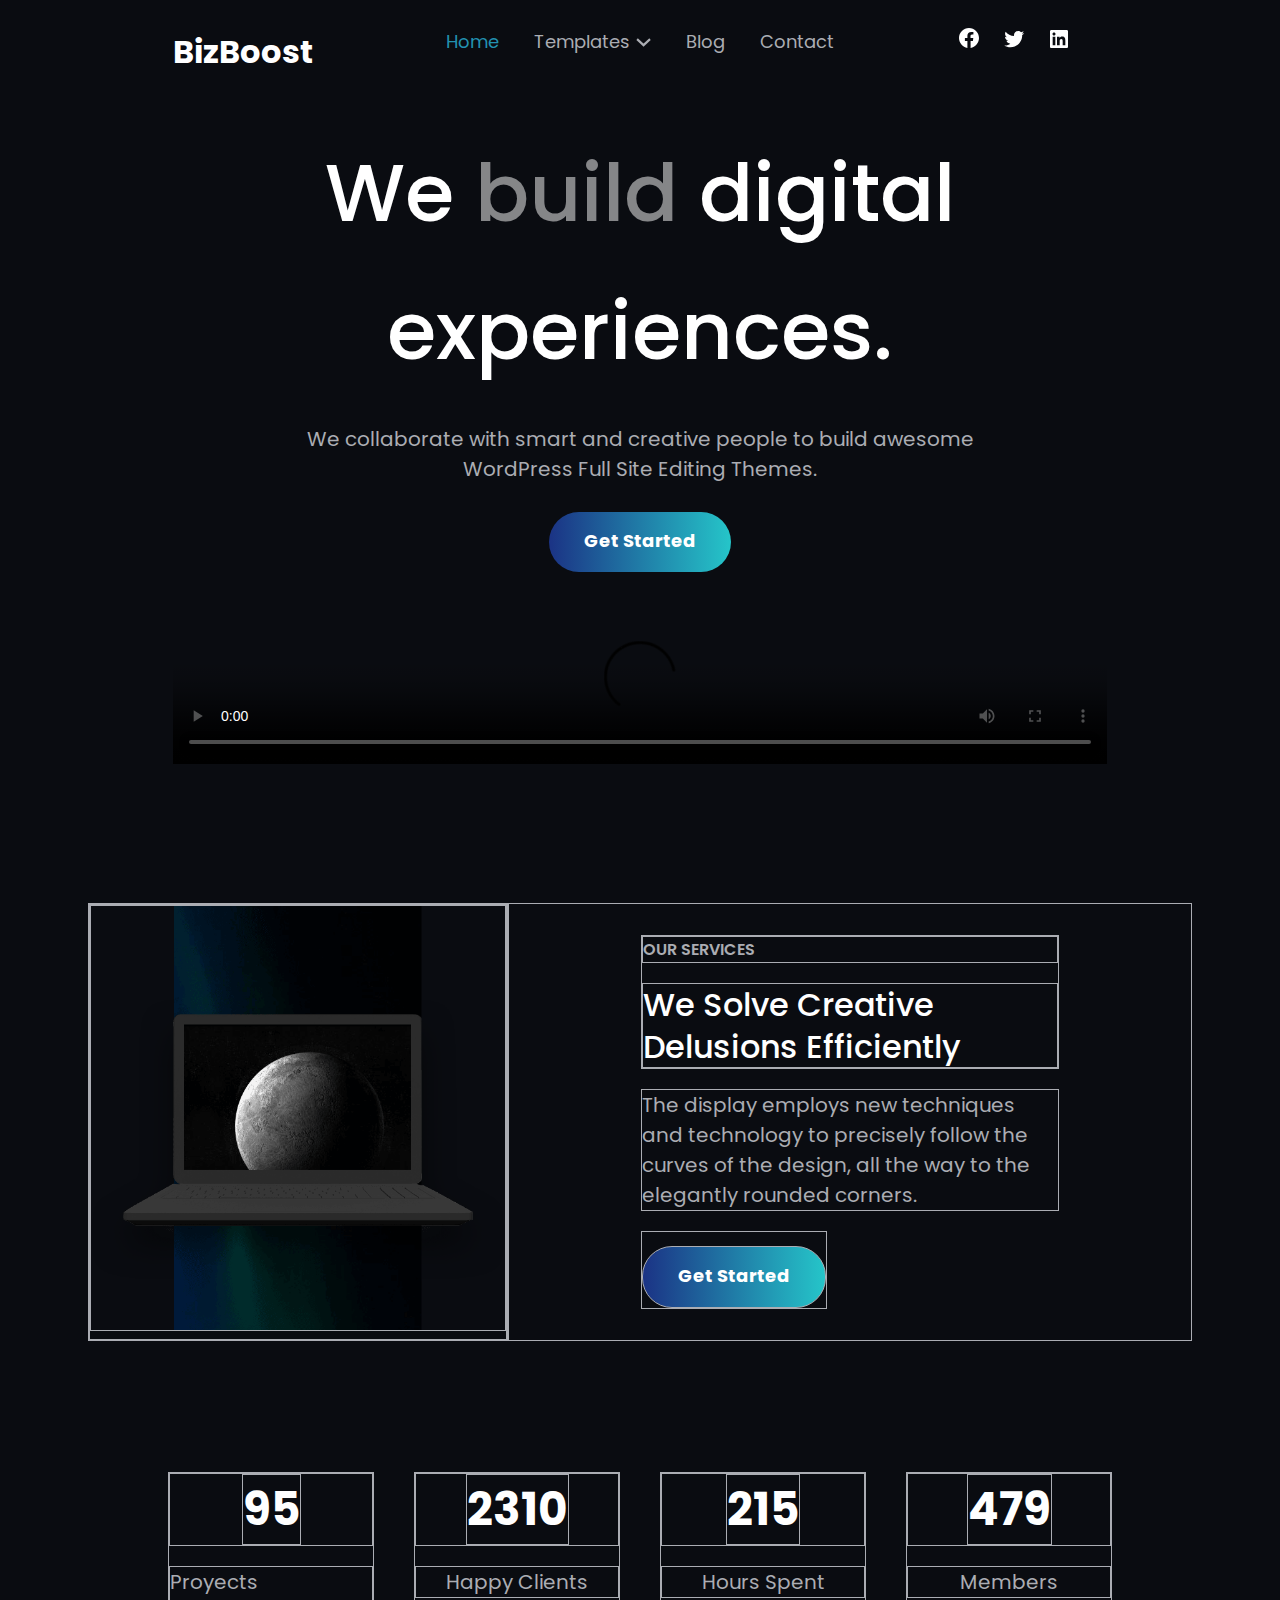
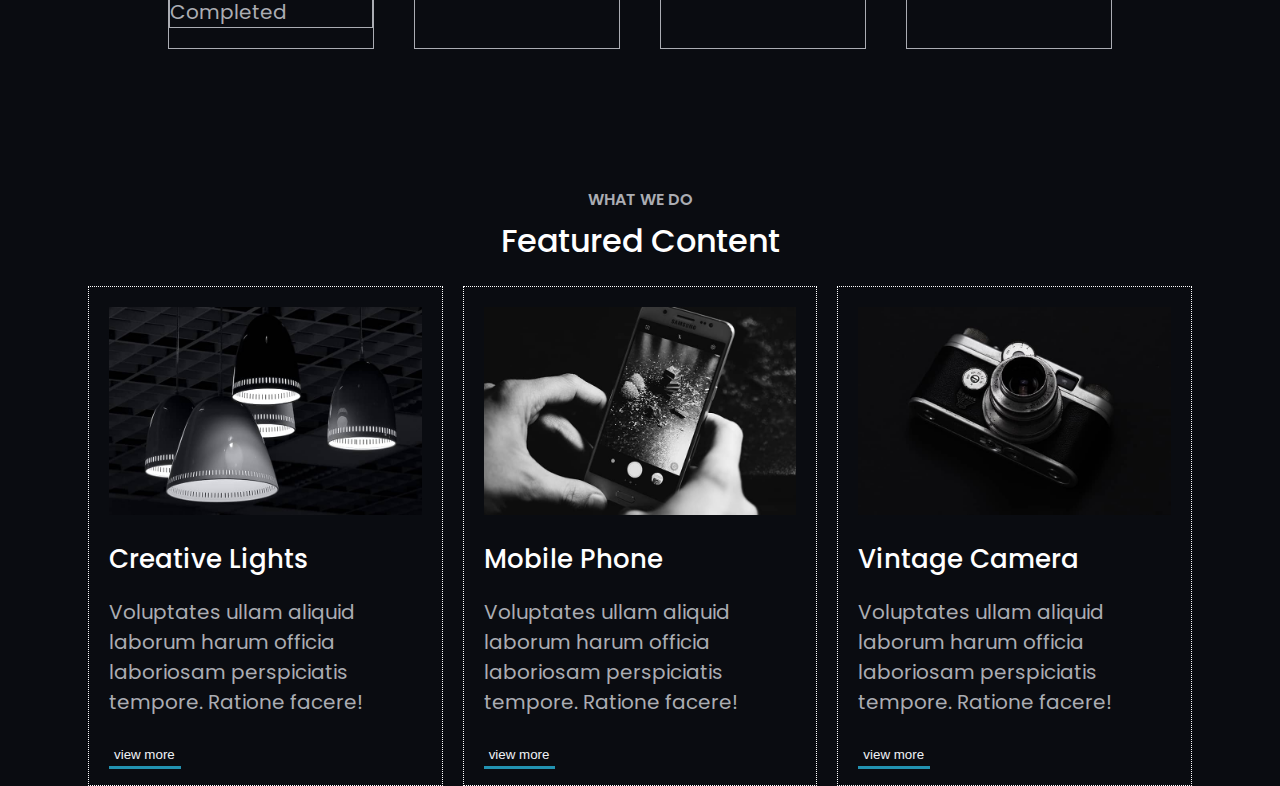
==== commit 33891347: "avance de whhat we do section" ====
--- a/index.html
+++ b/index.html
@@ -144,6 +144,43 @@
         </div>
       </section>
       <!-- end of our service section -->
+
+      <Section class="what-we-do">
+        <div class="we-do">
+          <h6>WHAT WE DO</h6>
+          <h2>Featured Content</h2>
+        </div>
+        <div class="containers">
+          <div class="border">
+            <div class="foto10">
+              <img src="./src/img/lights.png" alt="lights">
+            </div>
+              <h2>Creative Lights</h2>
+              <p>Voluptates ullam aliquid laborum harum officia laboriosam perspiciatis tempore. Ratione facere!</p>
+              <button class="view-more">view more</button>
+           </div>
+          <div class="border"> 
+            <div class="foto10">
+              <img src="./src/img/phone.png" alt="phone">
+            </div>
+              <h2>Mobile Phone</h2>
+              <p>Voluptates ullam aliquid laborum harum officia laboriosam perspiciatis tempore. Ratione facere!</p>
+              <button class="view-more">view more</button>
+          </div>
+          <div class="border"> 
+            <div class="foto10">
+              <img src="./src/img/camera.png" alt="camera">
+            </div>
+               <h2>Vintage Camera</h2>
+               <p>Voluptates ullam aliquid laborum harum officia laboriosam perspiciatis tempore. Ratione facere!</p>
+               <button class="view-more">view more</button>
+          </div>
+        </div>
+      </Section>
     </section>
+<div>
+
+</div>
+    
   </body>
 </html>--- a/index.css
+++ b/index.css
@@ -300,6 +300,67 @@
   justify-content: center;
 }
 
+.we-do {
+  display: flex;
+  flex-direction: column;
+  align-items: center;
+  line-height: 0;
+}
+.we-do div{
+  width: 100%;
+  text-align: center;
+  line-height: 0%;
+
+  /* align-items: center;
+  align-content: center;
+  background-color: #25c5c9; */
+}
+
+.containers {
+  gap: 20px;
+  display: flex;
+  flex-direction: column;
+  /* padding: 35px; */
+  /* justify-content: space-evenly; */
+}
+  .border {
+   border: 1px dotted white; 
+  padding: 20px;
+  height: 500px;
+  width: 100%; 
+}
+
+.we-do h6, h2 {
+  /* padding: 5; */
+  align-content: center;
+  margin-top: 20px;
+  
+}
+.we-do h2 {
+  margin-bottom: 25px;
+}
+.containers h2{
+  font-size: 1.3em;
+}
+.containers p {
+  font-size: 1.6em;
+  font-size: var(--base-font);
+  font-family: var(--primary-font);
+}
+
+.view-more {
+  
+  background-color: transparent;
+  border: none;
+  color: #f0f2f6;
+  text-decoration-skip-ink: 5;
+  line-height: 1.5;
+  cursor: pointer;
+  border-bottom: 3px solid var(--primary);
+  padding-left: 5px;
+}
+
+
 /*=======================================
     TABLET & DESKTOP BREAKPOINTS
 =========================================*/
@@ -430,4 +491,20 @@
     align-items: flex-start;
     justify-content: center;
   }
-}
+  .containers {
+    flex-direction: row;
+    flex: 1;
+  }
+  .foto10 img{
+    width: 100%;
+  }
+  .foto10:hover img{
+    transform: scale(1.1);
+    opacity: 0.6;
+    transition: all 0.5s ease-in-out;
+  }
+  .foto10 {
+    
+    overflow: hidden;
+  }
+}
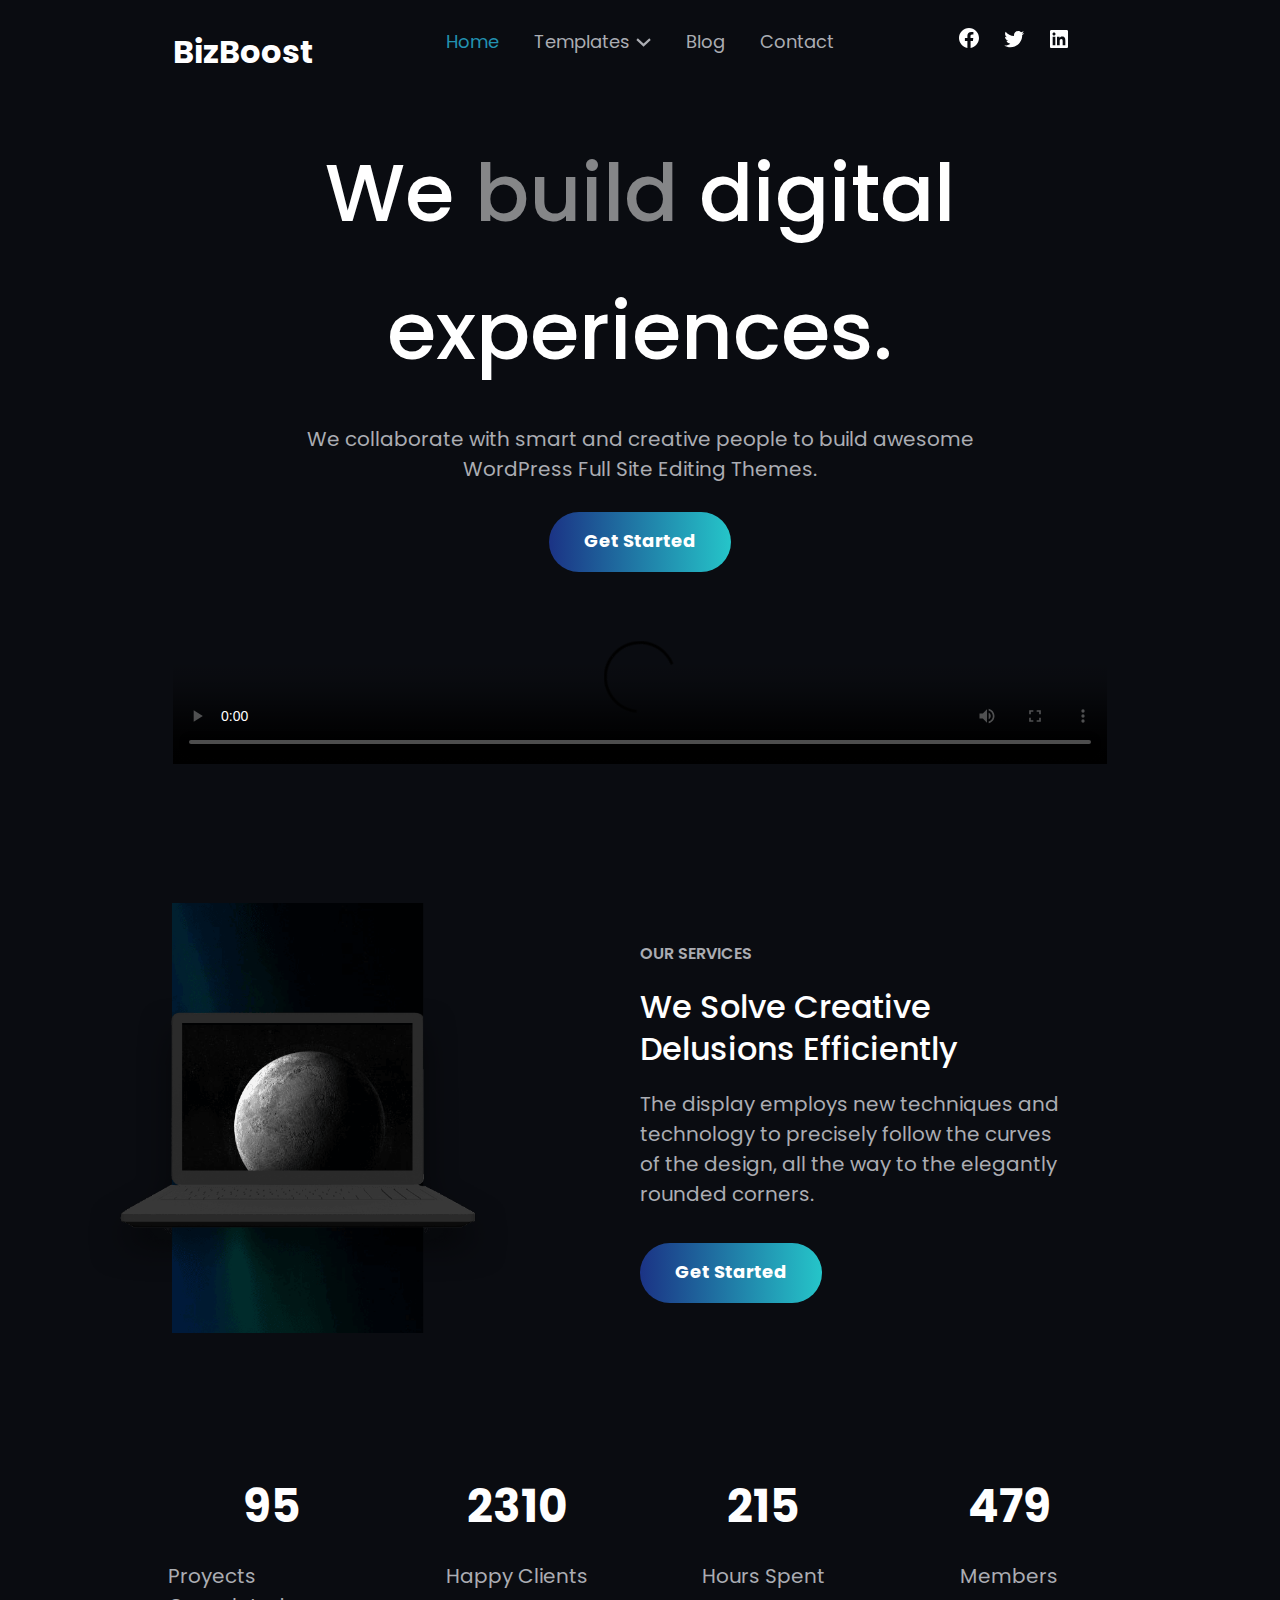
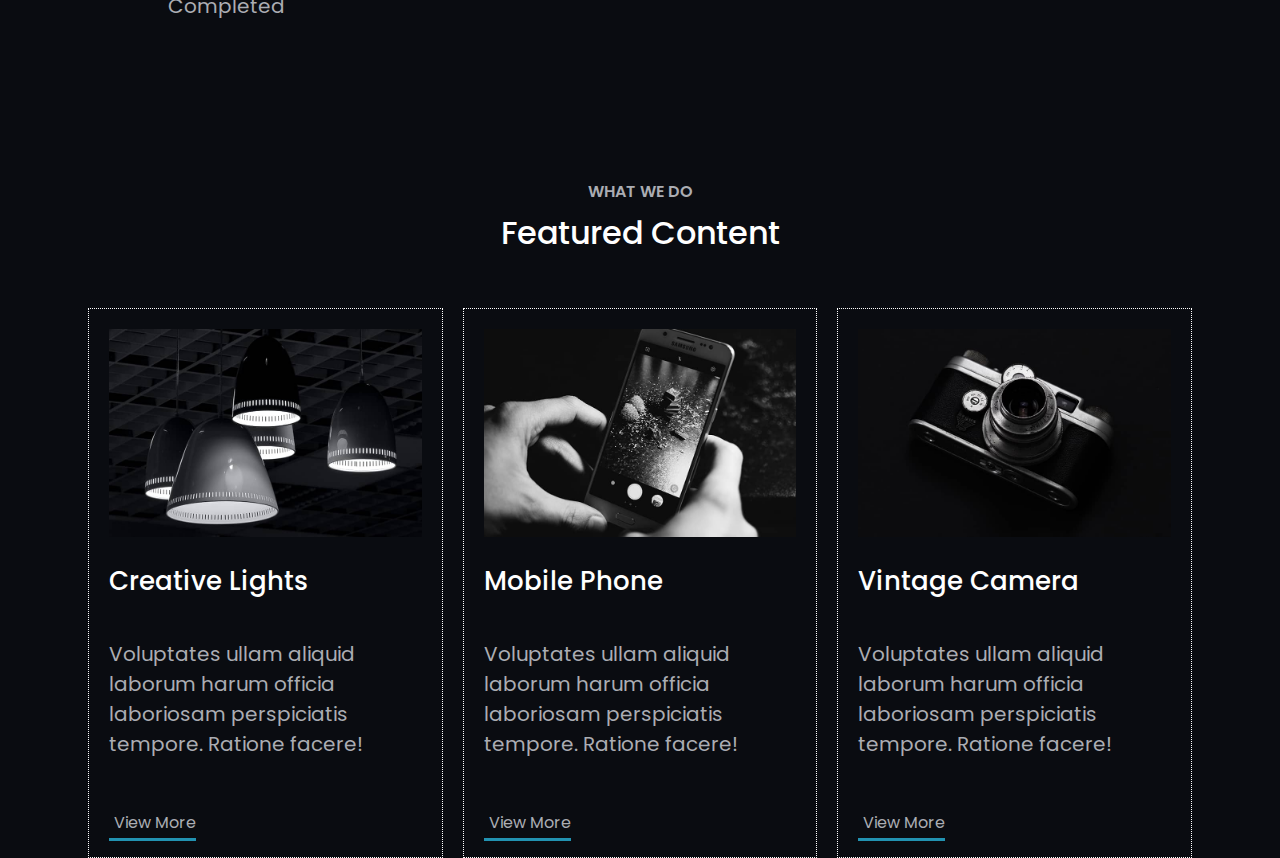
==== commit 4e014f0a: "se cambio parte codigo" ====
--- a/index.html
+++ b/index.html
@@ -152,28 +152,28 @@
         </div>
         <div class="containers">
           <div class="border">
-            <div class="foto10">
+            <div class="picture">
               <img src="./src/img/lights.png" alt="lights">
             </div>
               <h2>Creative Lights</h2>
               <p>Voluptates ullam aliquid laborum harum officia laboriosam perspiciatis tempore. Ratione facere!</p>
-              <button class="view-more">view more</button>
+              <a href="view-more">view more</a>
            </div>
           <div class="border"> 
-            <div class="foto10">
+            <div class="picture">
               <img src="./src/img/phone.png" alt="phone">
             </div>
               <h2>Mobile Phone</h2>
               <p>Voluptates ullam aliquid laborum harum officia laboriosam perspiciatis tempore. Ratione facere!</p>
-              <button class="view-more">view more</button>
+              <a href="view-more">view more</a>
           </div>
           <div class="border"> 
-            <div class="foto10">
+            <div class="picture">
               <img src="./src/img/camera.png" alt="camera">
             </div>
                <h2>Vintage Camera</h2>
                <p>Voluptates ullam aliquid laborum harum officia laboriosam perspiciatis tempore. Ratione facere!</p>
-               <button class="view-more">view more</button>
+               <a href="view-more">view more</a>
           </div>
         </div>
       </Section>
--- a/index.css
+++ b/index.css
@@ -273,11 +273,11 @@
   max-height: 600px;
   object-fit: cover;
 }
-
-.our-services *,
+/* 
+/* .our-services *,
 .big-numbers * {
-  border: 1px solid var(--body-text);
-} 
+  /* border: 1px solid var(--body-text); */
+}  */ */
 
 .our-services {
   margin: 50px 0;
@@ -299,6 +299,9 @@
   display: flex;
   justify-content: center;
 }
+
+/* what we do section */
+/* ------------------ */
 
 .we-do {
   display: flex;
@@ -310,56 +313,70 @@
   width: 100%;
   text-align: center;
   line-height: 0%;
-
-  /* align-items: center;
+}
+
+
+.border {
+  border: 1px dotted white; 
+  padding: 20px;
+  height: 550px;
+  width: 100%; 
+}
+
+
+.we-do h6, h2 {
   align-content: center;
-  background-color: #25c5c9; */
+  margin-top: 20px; 
+}
+
+.we-do h2 {
+  margin-bottom: 55px;
 }
 
 .containers {
   gap: 20px;
   display: flex;
   flex-direction: column;
-  /* padding: 35px; */
-  /* justify-content: space-evenly; */
-}
-  .border {
-   border: 1px dotted white; 
-  padding: 20px;
-  height: 500px;
-  width: 100%; 
-}
-
-.we-do h6, h2 {
-  /* padding: 5; */
-  align-content: center;
-  margin-top: 20px;
-  
-}
-.we-do h2 {
-  margin-bottom: 25px;
-}
+}
+
 .containers h2{
   font-size: 1.3em;
 }
+
 .containers p {
+  padding-top: 20px;
+  padding-bottom: 25px;
   font-size: 1.6em;
   font-size: var(--base-font);
   font-family: var(--primary-font);
-}
-
-.view-more {
-  
+
+}
+.containers a {
+  padding-bottom: 0%;
+}
+
+.border a {
+  color: var(--body-text);
   background-color: transparent;
   border: none;
-  color: #f0f2f6;
-  text-decoration-skip-ink: 5;
-  line-height: 1.5;
-  cursor: pointer;
+  padding-left: 5px;
+  font-size: 16px;
+  position: relative;
+}
+
+.border a:hover{
+  color: var(--primary);
+  transition: 1.2s;
+}
+
+.border a::after{
+  content: "" ;
+  width: 100%;
   border-bottom: 3px solid var(--primary);
-  padding-left: 5px;
-}
-
+  position: absolute;
+  left: 0;
+  bottom: -7px;
+}
 
 /*=======================================
     TABLET & DESKTOP BREAKPOINTS
@@ -495,16 +512,26 @@
     flex-direction: row;
     flex: 1;
   }
-  .foto10 img{
+  .picture img{
     width: 100%;
   }
-  .foto10:hover img{
+  .picture:hover img{
     transform: scale(1.1);
     opacity: 0.6;
     transition: all 0.5s ease-in-out;
   }
-  .foto10 {
+  .picture {
     
     overflow: hidden;
   }
-}
+  .border a:hover::after{
+    content: "" ;
+    width: 30%;
+    border-bottom: 3px solid var(--primary);
+    position: absolute;
+    left: 0;
+    bottom: -7px;
+    transition: all 0.5s ease;
+  }
+  
+}
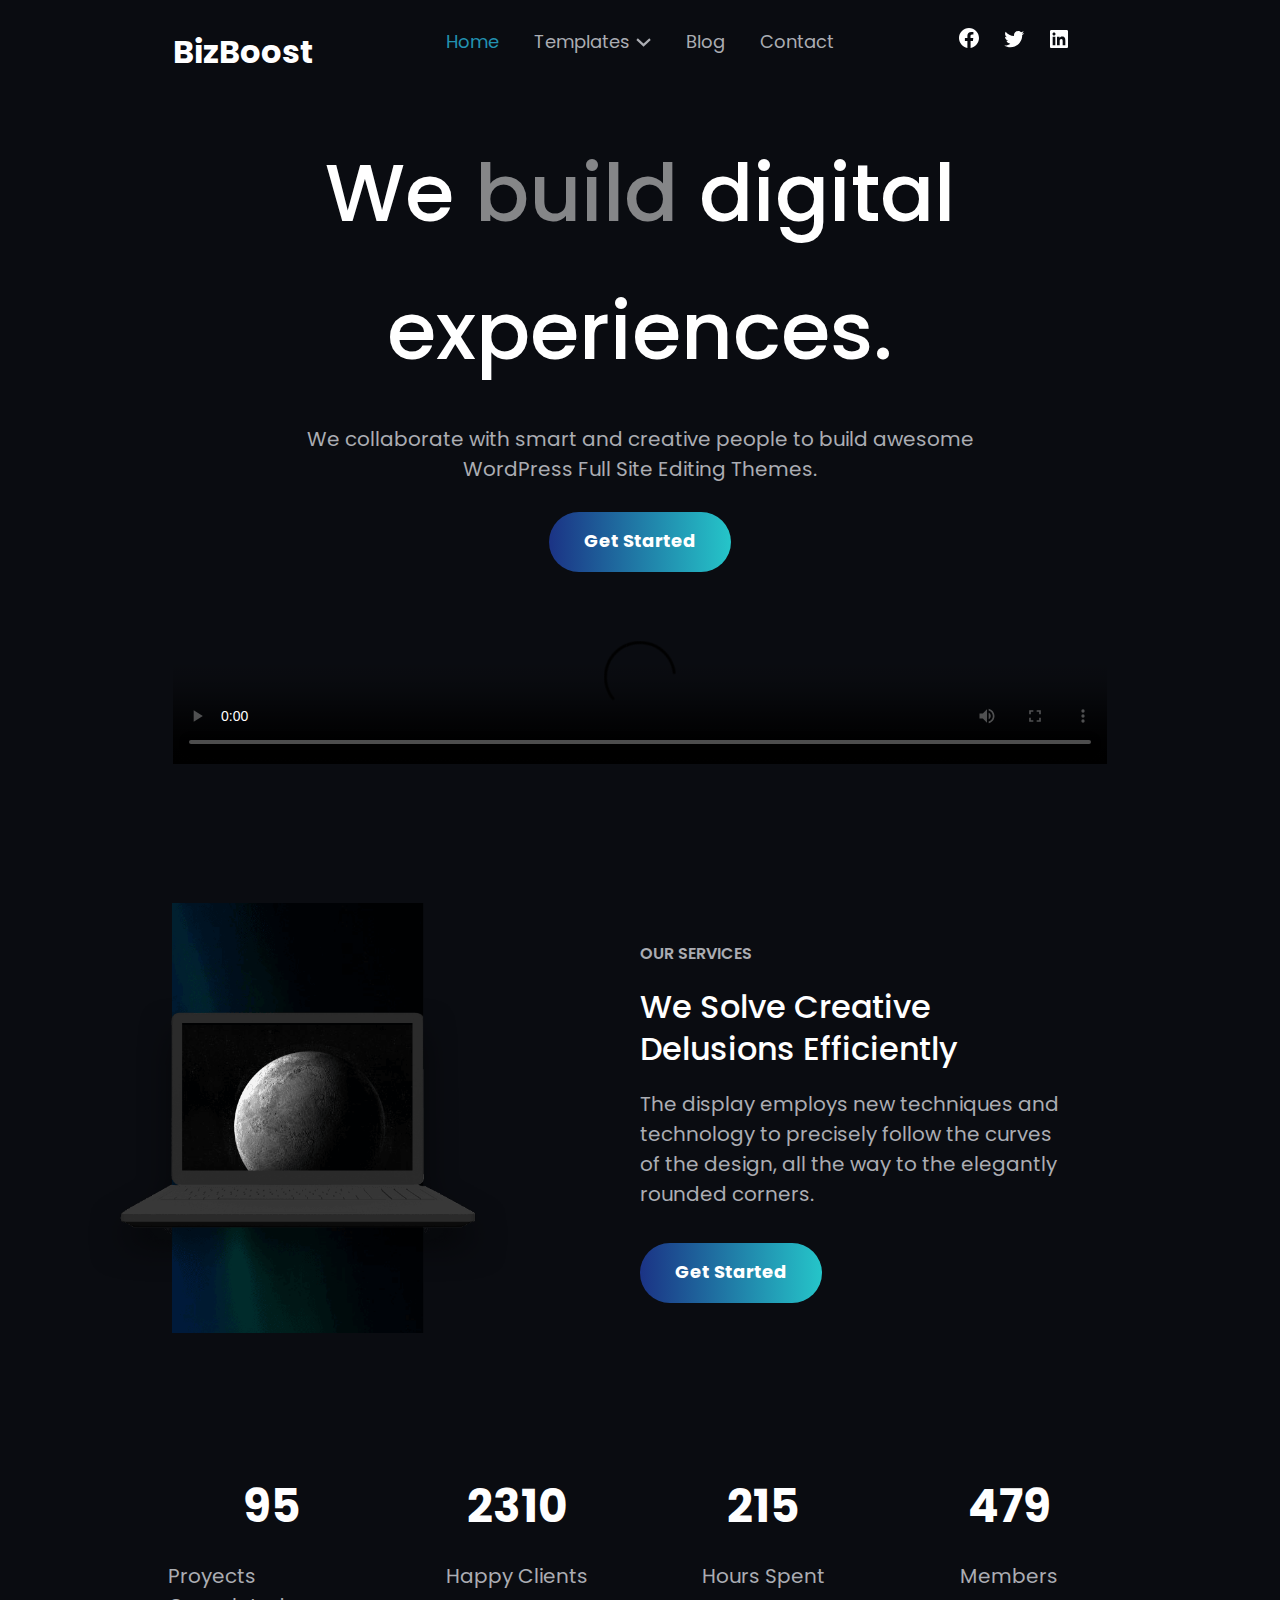
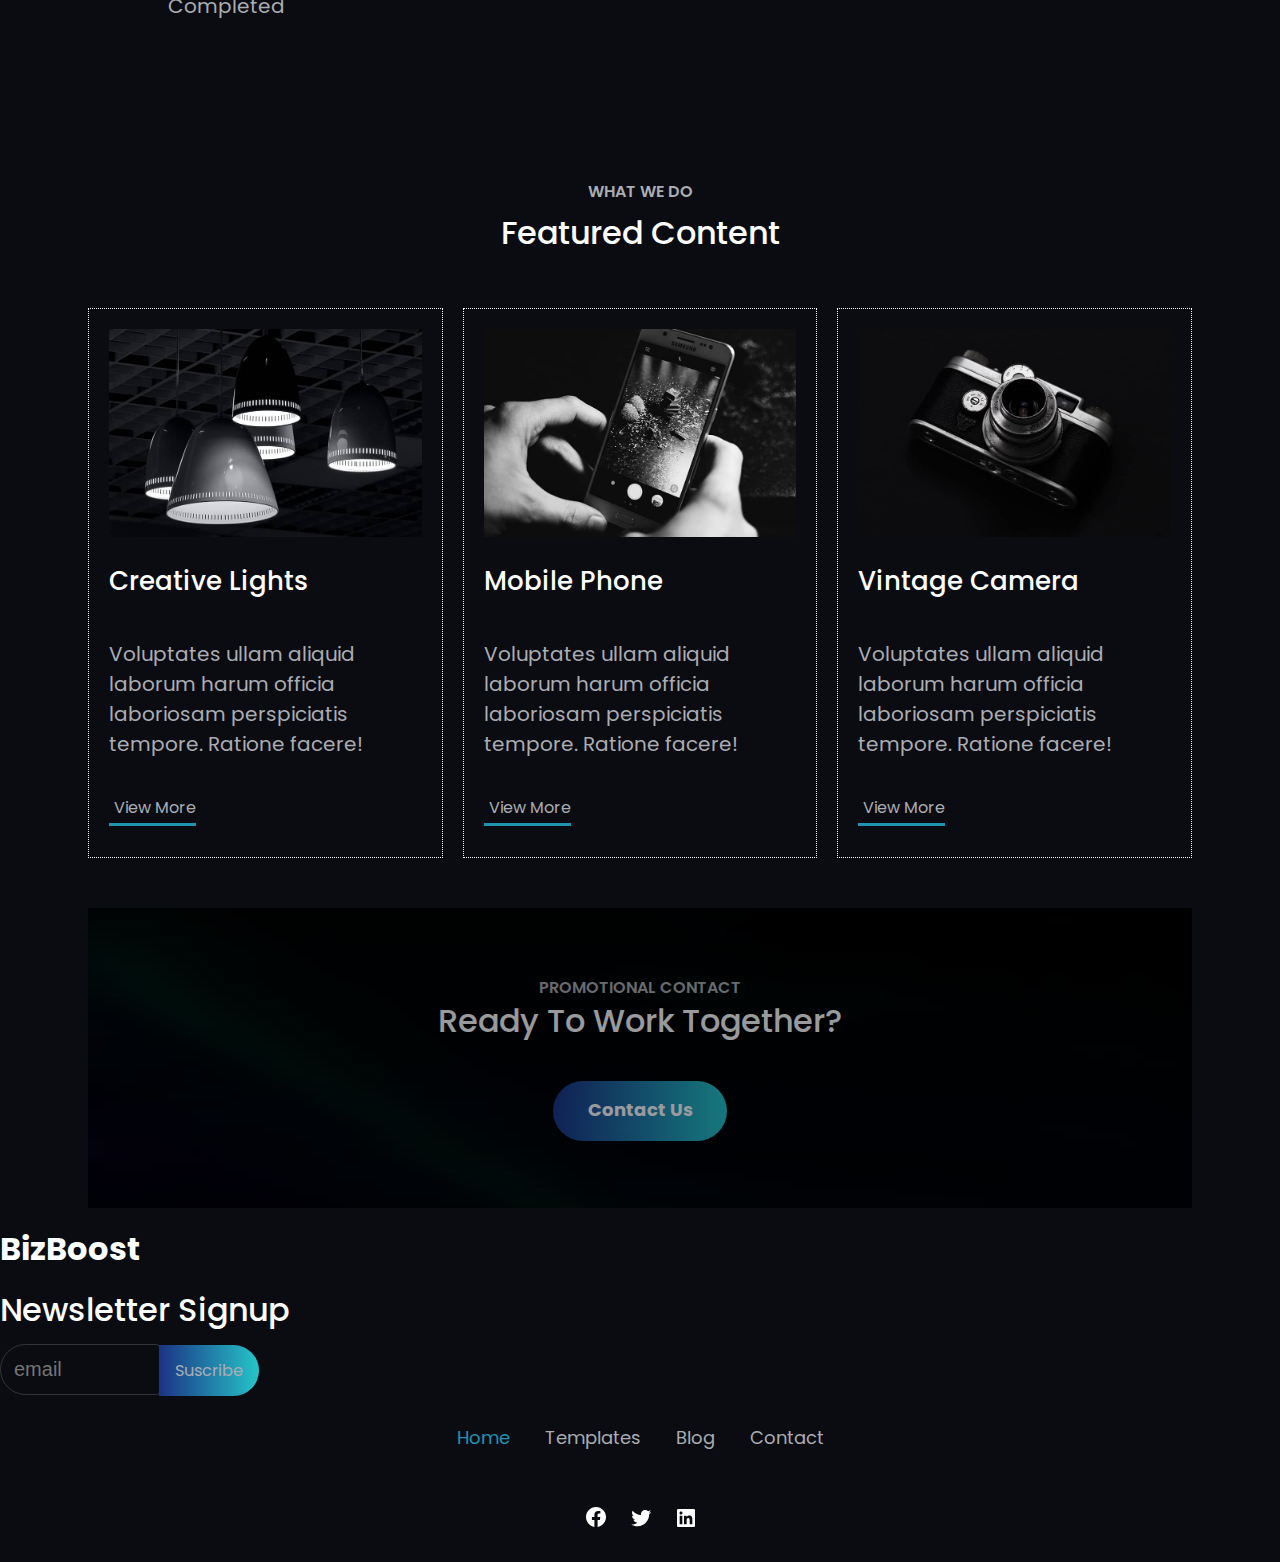
==== commit c6454fb6: "avance de promotional" ====
--- a/index.html
+++ b/index.html
@@ -177,10 +177,73 @@
           </div>
         </div>
       </Section>
+
+      <!-- end of what we do sdection -->
+      <section class="promotionals"> 
+        <div class="backgroud">
+          <span>
+          <h6>PROMOTIONAL CONTACT</h6>
+          <h2>Ready To Work Together?</h2>
+          <a href="#" class="gradient-button">Contact Us</a>
+        </span>
+        </div>
+      </section>
     </section>
-<div>
-
+
+    <!-- footer section -->
+<section>
+  <div class="footer-logo">
+  <div class="logo">
+    <a href="/">
+      <h2>BizBoost</h2>
+    </a>
+  </div class="email-btn">
+     <h2> Newsletter Signup</h2>
+      <input type="text" name="email" id="email" placeholder="email"/>
+       <div class="gradient-button"  class="email-btn"> 
+     <a href="#">Suscribe</a>
+     </div>
 </div>
+  <nav class="mobile">
+    <img src="src/img/menu.svg" alt="menu" />
+  </nav>
+  <nav class="desktop">
+    <ul>
+      <li>
+        <a href="#" class="selected">Home</a>
+      </li>
+      <li>
+        <a href="#">Templates</a>
+      </li>
+      <li><a href="#">Blog</a></li>
+      <li><a href="#">Contact</a></li>
+    </ul>
+  </nav>
+
+  <div class="social">
+    <ul>
+      <li>
+        <div class="circle"></div>
+        <a href="#">
+          <img src="src/img/facebook.svg" alt="fb" />
+        </a>
+      </li>
+      <li>
+        <div class="circle"></div>
+        <a href="#">
+          <img src="src/img/twitter.svg" alt="twitter" />
+        </a>
+      </li>
+      <li>
+        <div class="circle"></div>
+        <a href="#">
+          <img src="src/img/linked.svg" alt="linkedIn" />
+        </a>
+      </li>
+    </ul>
+  </div>
+
+</section>
     
   </body>
 </html>--- a/index.css
+++ b/index.css
@@ -277,7 +277,7 @@
 /* .our-services *,
 .big-numbers * {
   /* border: 1px solid var(--body-text); */
-}  */ */
+  /*  */
 
 .our-services {
   margin: 50px 0;
@@ -345,7 +345,7 @@
 
 .containers p {
   padding-top: 20px;
-  padding-bottom: 25px;
+  padding-bottom: 10px;
   font-size: 1.6em;
   font-size: var(--base-font);
   font-family: var(--primary-font);
@@ -364,7 +364,7 @@
   position: relative;
 }
 
-.border a:hover{
+.border a:hover {
   color: var(--primary);
   transition: 1.2s;
 }
@@ -376,6 +376,67 @@
   position: absolute;
   left: 0;
   bottom: -7px;
+}
+/* promotionals section */
+
+.backgroud {
+  background-image: url( /src/img/promotional-contact.jpg);
+  display: flex;
+  flex-direction: column;
+  align-items: center;
+  justify-content: center;
+  margin-top: 50px;
+  height: 300px;
+
+  }
+
+  .promotionals span {
+    background-color:black;
+    opacity: 0.6;
+    display: flex;
+    flex-direction: column;
+    align-items: center;
+    justify-content: center;
+    height: 300px;
+    width: 100%;
+  
+  }
+
+  .backgroud h2{
+    margin-block-start: 0;
+    text-align: center;
+  }
+  .backgroud a {
+    margin-top: 40px;
+  }
+.prueba {
+  width: 100%;
+  height: 500px;
+  background-color: aliceblue;
+}
+/* footer section  */
+
+#email {
+  font-size: 1em;
+  padding: 13px;
+  background-color: transparent;
+  border: 2px solid var(--input-border);
+  border-radius: 4px;
+  color: #ffff;
+  border: 1px solid var(--border-color);
+  border-bottom-left-radius: 30px;
+  border-top-left-radius: 30px;
+  width: 160px;
+
+}
+.footer-logo .gradient-button {
+  border-top-left-radius: 0px;
+  border-bottom-left-radius: 0px;
+  border-top-right-radius: 30px;
+  border-bottom-right-radius: 30px;
+  border: 0;
+  padding: 7px 16px 5px;
+  margin-left: -6px;
 }
 
 /*=======================================
@@ -534,4 +595,5 @@
     transition: all 0.5s ease;
   }
   
-}
+  
+}
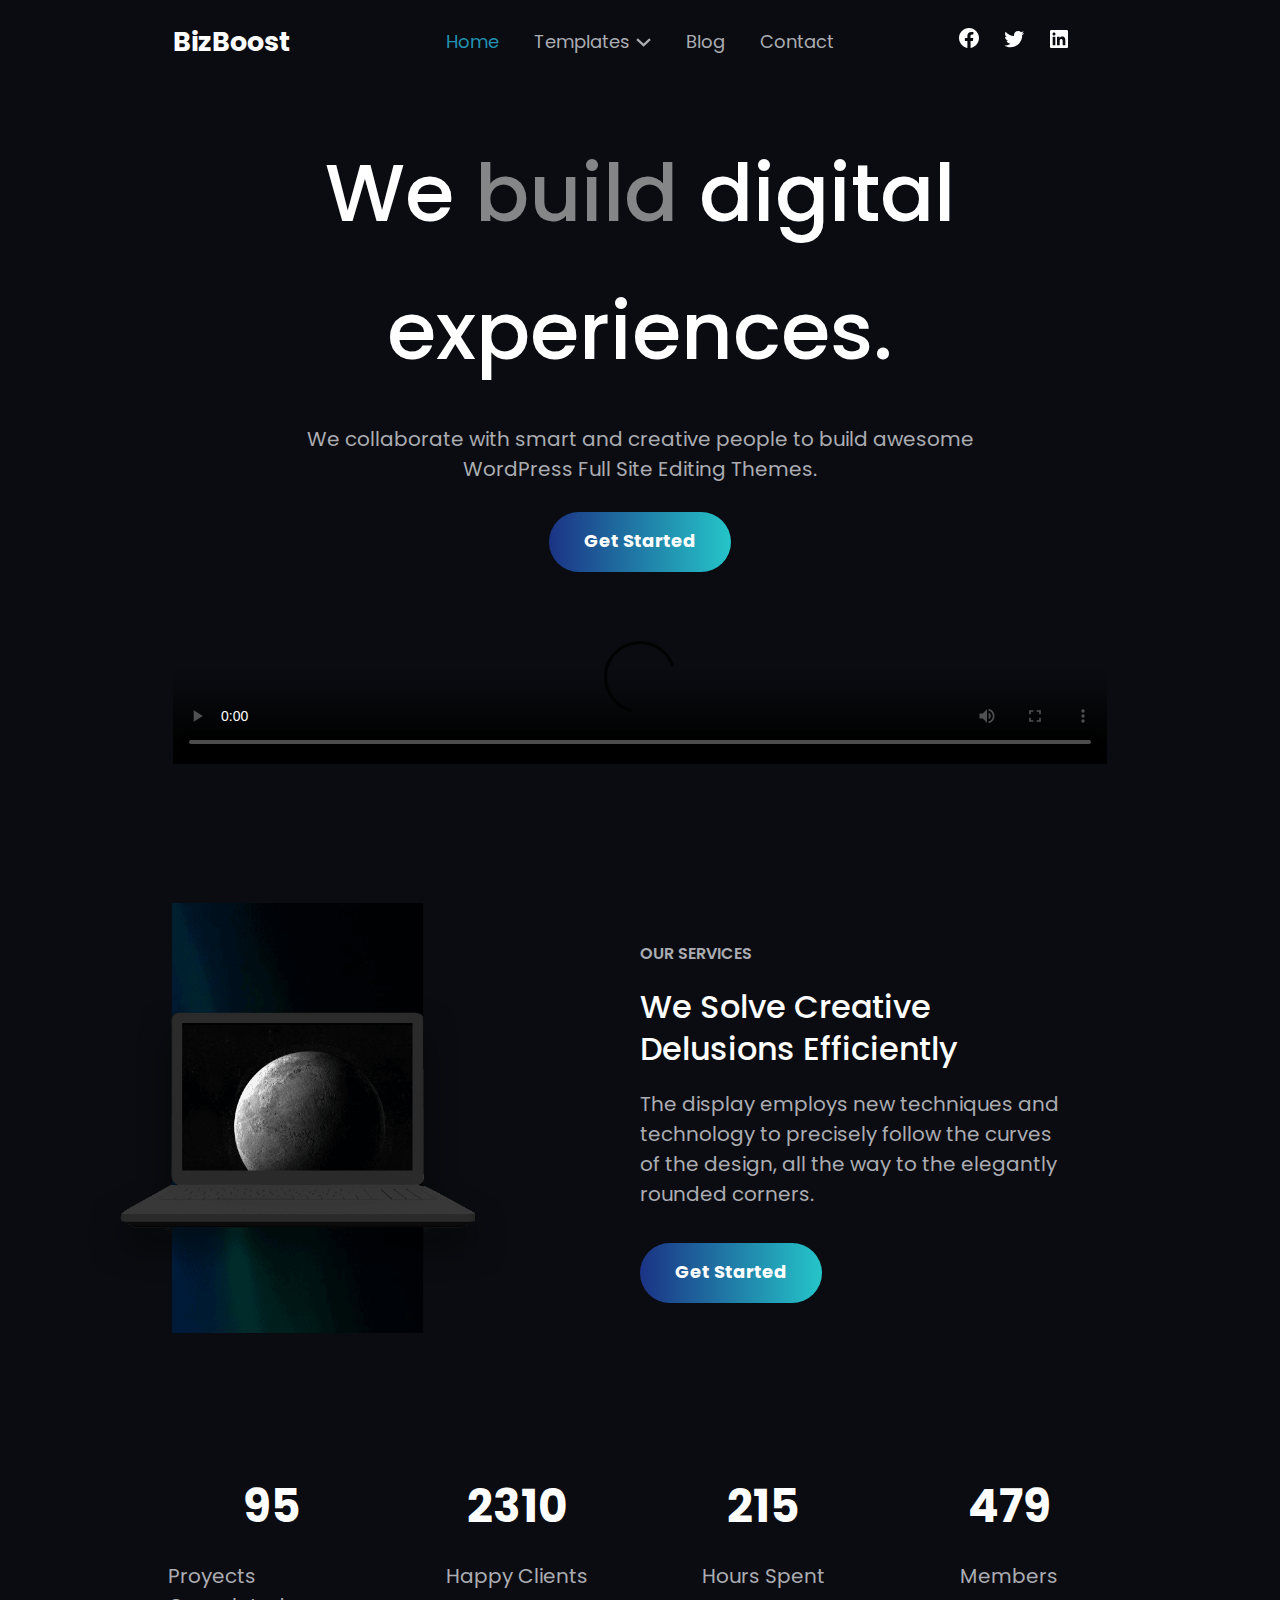
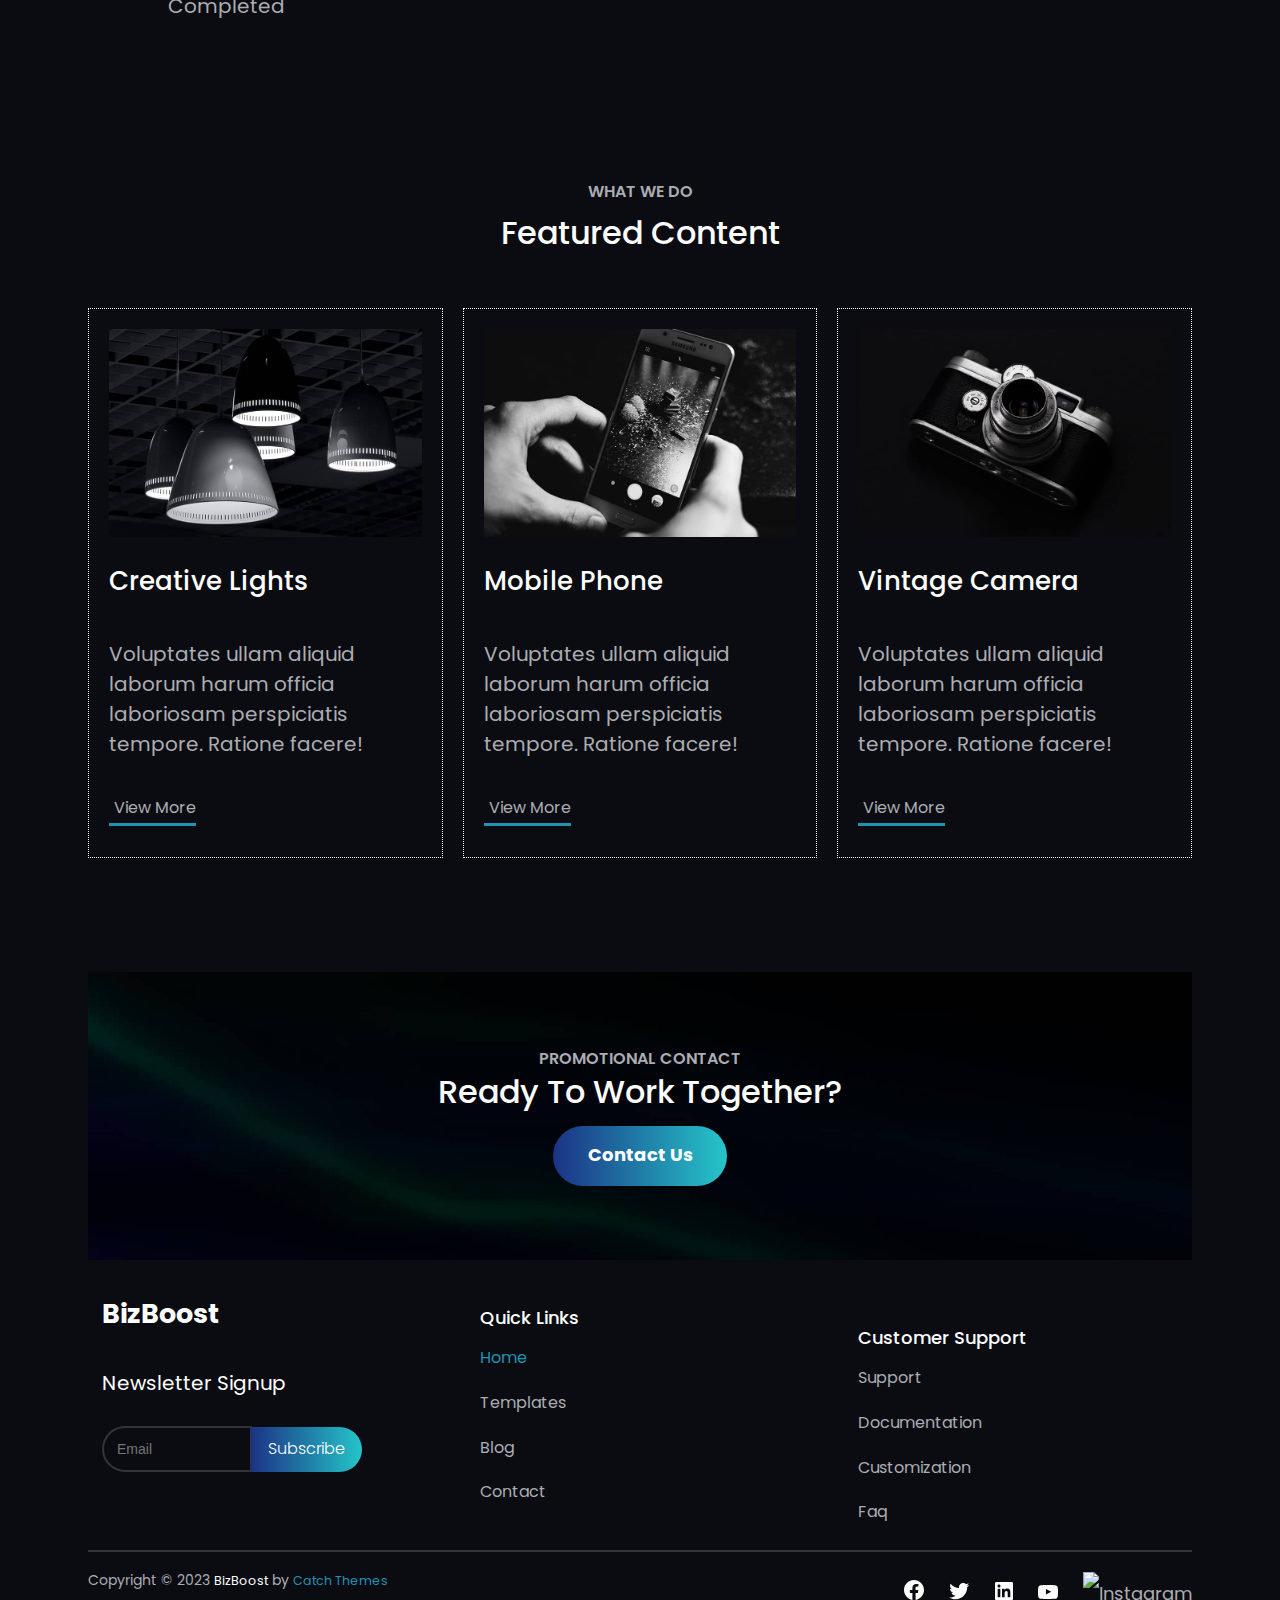
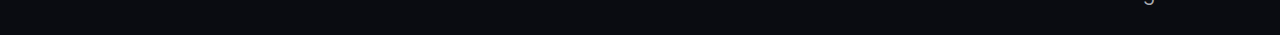
==== commit dace624d: "se completo footer" ====
--- a/index.html
+++ b/index.html
@@ -179,71 +179,119 @@
       </Section>
 
       <!-- end of what we do sdection -->
-      <section class="promotionals"> 
-        <div class="backgroud">
-          <span>
-          <h6>PROMOTIONAL CONTACT</h6>
-          <h2>Ready To Work Together?</h2>
-          <a href="#" class="gradient-button">Contact Us</a>
-        </span>
+      <section class="promotionals">
+        <div class="promotional-contact">
+          <span class="overlay"></span>
+          <img src="src/img/promotional-contact.jpg" alt="">
+          <div class="promotional-content">
+            <h6>PROMOTIONAL CONTACT</h6>
+            <h2>Ready To Work Together?</h2>
+            <a href="#" class="gradient-button">Contact Us</a>
+          </div>
+        </div>
+
+     </section>
+<!-- footer section -->
+      <section>
+        <div class="footer-box">
+          <div class="subscribe">
+            <div class="logo">
+              <a href="/">
+                <h2>BizBoost</h2>
+              </a>
+            </div>
+            <h4>Newsletter Signup</h4>
+            <form>
+              <input type="email" class="input-email" placeholder="Email" />
+              <a href="#" class="gradient-button email-btn">Subscribe</a>
+            </form>
+          </div>
+
+          <div class="quick-links">
+            <h2>quick links</h2>
+            <div class="bottom-nav">
+              <li>
+                <a href="#" class="selected">Home</a>
+              </li>
+              <li>
+                <a href="#">Templates</a>
+              </li>
+              <li>
+                <a href="#">Blog</a>
+              </li>
+              <li>
+                <a href="#">Contact</a>
+              </li>
+            </div>
+          </div>
+          <div class="support">
+            <h2>customer support</h2>
+            <div>
+              <li>
+                <a href="#">Support</a>
+              </li>
+              <li>
+                <a href="#">Documentation</a>
+              </li>
+              <li>
+                <a href="#">Customization</a>
+              </li>
+              <li>
+                <a href="#">Faq</a>
+              </li>
+            </div>
+          </div>
+        </div>
+        <div class="bottom-border">
+          <div class="copyright">
+            <p>
+              Copyright © 2023
+              <a class="cp-logo" href="https://fse.catchthemes.com/bizboost-free/">BizBoost</a>
+              by
+              <a class="selected" target="_blank" href="https://catchthemes.com" rel="noopener">Catch Themes</a>
+            </p>
+          </div>
+          <div class="socials2">
+            <div class="social">
+              <ul>
+                <li>
+                  <div class="circle"></div>
+                  <a href="#">
+                    <img src="src/img/facebook.svg" alt="fb" />
+                  </a>
+                </li>
+                <li>
+                  <div class="circle"></div>
+                  <a href="#">
+                    <img src="src/img/twitter.svg" alt="twitter" />
+                  </a>
+                </li>
+                <li>
+                  <div class="circle"></div>
+                  <a href="#">
+                    <img src="src/img/linked.svg" alt="linkedIn" />
+                  </a>
+                </li>
+                <li>
+                  <div class="circle"></div>
+                  <a href="#">
+                    <img src="src/img/youtube.svg" alt="YouTube" />
+                  </a>
+                </li>
+                <li>
+                  <div class="circle"></div>
+                  <a href="#">
+                    <img src="src/img/IG.svg" alt="Instagram" />
+                  </a>
+                </li>
+              </ul>
+            </div>
+          </div>
         </div>
       </section>
     </section>
 
-    <!-- footer section -->
-<section>
-  <div class="footer-logo">
-  <div class="logo">
-    <a href="/">
-      <h2>BizBoost</h2>
-    </a>
-  </div class="email-btn">
-     <h2> Newsletter Signup</h2>
-      <input type="text" name="email" id="email" placeholder="email"/>
-       <div class="gradient-button"  class="email-btn"> 
-     <a href="#">Suscribe</a>
-     </div>
-</div>
-  <nav class="mobile">
-    <img src="src/img/menu.svg" alt="menu" />
-  </nav>
-  <nav class="desktop">
-    <ul>
-      <li>
-        <a href="#" class="selected">Home</a>
-      </li>
-      <li>
-        <a href="#">Templates</a>
-      </li>
-      <li><a href="#">Blog</a></li>
-      <li><a href="#">Contact</a></li>
-    </ul>
-  </nav>
-
-  <div class="social">
-    <ul>
-      <li>
-        <div class="circle"></div>
-        <a href="#">
-          <img src="src/img/facebook.svg" alt="fb" />
-        </a>
-      </li>
-      <li>
-        <div class="circle"></div>
-        <a href="#">
-          <img src="src/img/twitter.svg" alt="twitter" />
-        </a>
-      </li>
-      <li>
-        <div class="circle"></div>
-        <a href="#">
-          <img src="src/img/linked.svg" alt="linkedIn" />
-        </a>
-      </li>
-    </ul>
-  </div>
-
-</section>
+
     
   </body>
 </html>--- a/index.css
+++ b/index.css
@@ -202,6 +202,7 @@
   color: var(--background);
 }
 
+
 /*=======================================
     Mobile First
 =========================================*/
@@ -377,67 +378,162 @@
   left: 0;
   bottom: -7px;
 }
-/* promotionals section */
-
-.backgroud {
-  background-image: url( /src/img/promotional-contact.jpg);
+
+  
+
+.promotional-contact{
+  margin-top: 100px;
+  text-align: center;
+  padding: 74px 50px;
+  position: relative;
+}
+.promotional-contact .promotional-content {
+  position: relative;
+  text-align: center;
+  align-content: center;
+  margin: 0;
+}
+
+.overlay {
+  position: absolute;
+  left: 0;
+  top: 0;
+  z-index: 1;
+  margin: 0;
+  padding: 0;
+  background-color: #b71717;
+  width: 100;
+  height: 100;
+  opacity: 0.6; 
+}
+.promotional-contact img{
+  height: 100%;
+  width: 100%;
+  position: absolute;
+  left: 0;
+  top: 0;
+  margin: o;
+  object-fit: cover;
+  z-index: 0;
+}
+
+.promotional-contact h6 {
+  margin-bottom:0 ;
+}
+.promotional-contact h2{
+  margin-top: 0;
+}
+
+
+/* footer section */
+
+.footer-box {
   display: flex;
   flex-direction: column;
-  align-items: center;
-  justify-content: center;
-  margin-top: 50px;
-  height: 300px;
-
-  }
-
-  .promotionals span {
-    background-color:black;
-    opacity: 0.6;
-    display: flex;
-    flex-direction: column;
-    align-items: center;
-    justify-content: center;
-    height: 300px;
-    width: 100%;
-  
-  }
-
-  .backgroud h2{
-    margin-block-start: 0;
-    text-align: center;
-  }
-  .backgroud a {
-    margin-top: 40px;
-  }
-.prueba {
-  width: 100%;
-  height: 500px;
-  background-color: aliceblue;
-}
-/* footer section  */
-
-#email {
+  gap: 30px;
+}
+
+.subscribe {
+  height: 170px;
+  width: 1000px;
+}
+
+.logo a h2 {
+  margin-top: 0;
+  font-size: 1.5em;
+  line-height: 2.5em;
+  font-weight: var(--bold);
+}
+.subscribe h4 {
   font-size: 1em;
+  font-weight: var(--normal);
+  line-height: 2em;
+  margin-top: 15px;
+  margin-bottom: 10px;
+}
+
+.input-email {
+  font-size: 0.7em;
   padding: 13px;
   background-color: transparent;
-  border: 2px solid var(--input-border);
-  border-radius: 4px;
-  color: #ffff;
-  border: 1px solid var(--border-color);
+  border: solid 2px var(--border-color);
+  color: var(--body-text);
   border-bottom-left-radius: 30px;
   border-top-left-radius: 30px;
-  width: 160px;
-
-}
-.footer-logo .gradient-button {
+  color: var(--body-text);
+  width: 150px;
+}
+
+.email-btn {
+  border-bottom-left-radius: 0px;
   border-top-left-radius: 0px;
-  border-bottom-left-radius: 0px;
+  border-bottom-right-radius: 30px;
   border-top-right-radius: 30px;
-  border-bottom-right-radius: 30px;
   border: 0;
-  padding: 7px 16px 5px;
+  padding: 9px 17px 11px;
   margin-left: -6px;
-}
+  font-size: 0.8em;
+  font-weight: var(--light);
+}
+
+.quick-links {
+  height: 200px;
+  margin-top: 20px;
+}
+
+.quick-links h2,
+.support h2 {
+  font-size: 0.9em;
+  font-weight: var(--medium);
+  line-height: 2em;
+}
+
+.selected {
+  color: var(--primary);
+}
+
+.quick-links div,
+.support div {
+  list-style: none;
+}
+
+.bottom-nav li a,
+.support li a {
+  font-size: 0.8em;
+  font-weight: var(--normal);
+  line-height: 2.8em;
+}
+
+.support {
+  height: 250px;
+  padding-top: 20px;
+}
+
+.copyright {
+  display: flex;
+  height: 40px;
+}
+
+.copyright p {
+  font-size: 0.7em;
+}
+
+.cp-logo {
+  color: var(--white);
+}
+
+.bottom-border {
+  border-top: solid 2px var(--border-color);
+  display: flex;
+  flex-direction: column;
+  align-items: flex-start;
+  margin-top: 20px;
+}
+
+.socials2 {
+  height: 70px;
+}
+
 
 /*=======================================
     TABLET & DESKTOP BREAKPOINTS
@@ -594,6 +690,42 @@
     bottom: -7px;
     transition: all 0.5s ease;
   }
+  /* .footer-container {
+    display: flex;
+    flex-direction: row;
+  } */
+
+.promotionals {
+    margin-top: 300px;
+    margin-bottom: 20px;
+  }
+  .quick-links {
+    margin-top: 0px;
+  }
+
+  .what-we-do {
+    height: 500px;
+  }
+
+  .prom-contact {
+    height: 500px;
+  }
+
+  .subscribe,
+  .quick-links,
+  .support {
+    width: 320px;
+  }
+
+  .footer-box {
+    display: flex;
+    flex-direction: row;
+    justify-content: space-around;
+  }
+
+  .bottom-border {
+    flex-direction: row;
+    justify-content: space-between;
+  }
   
-  
-}
+}
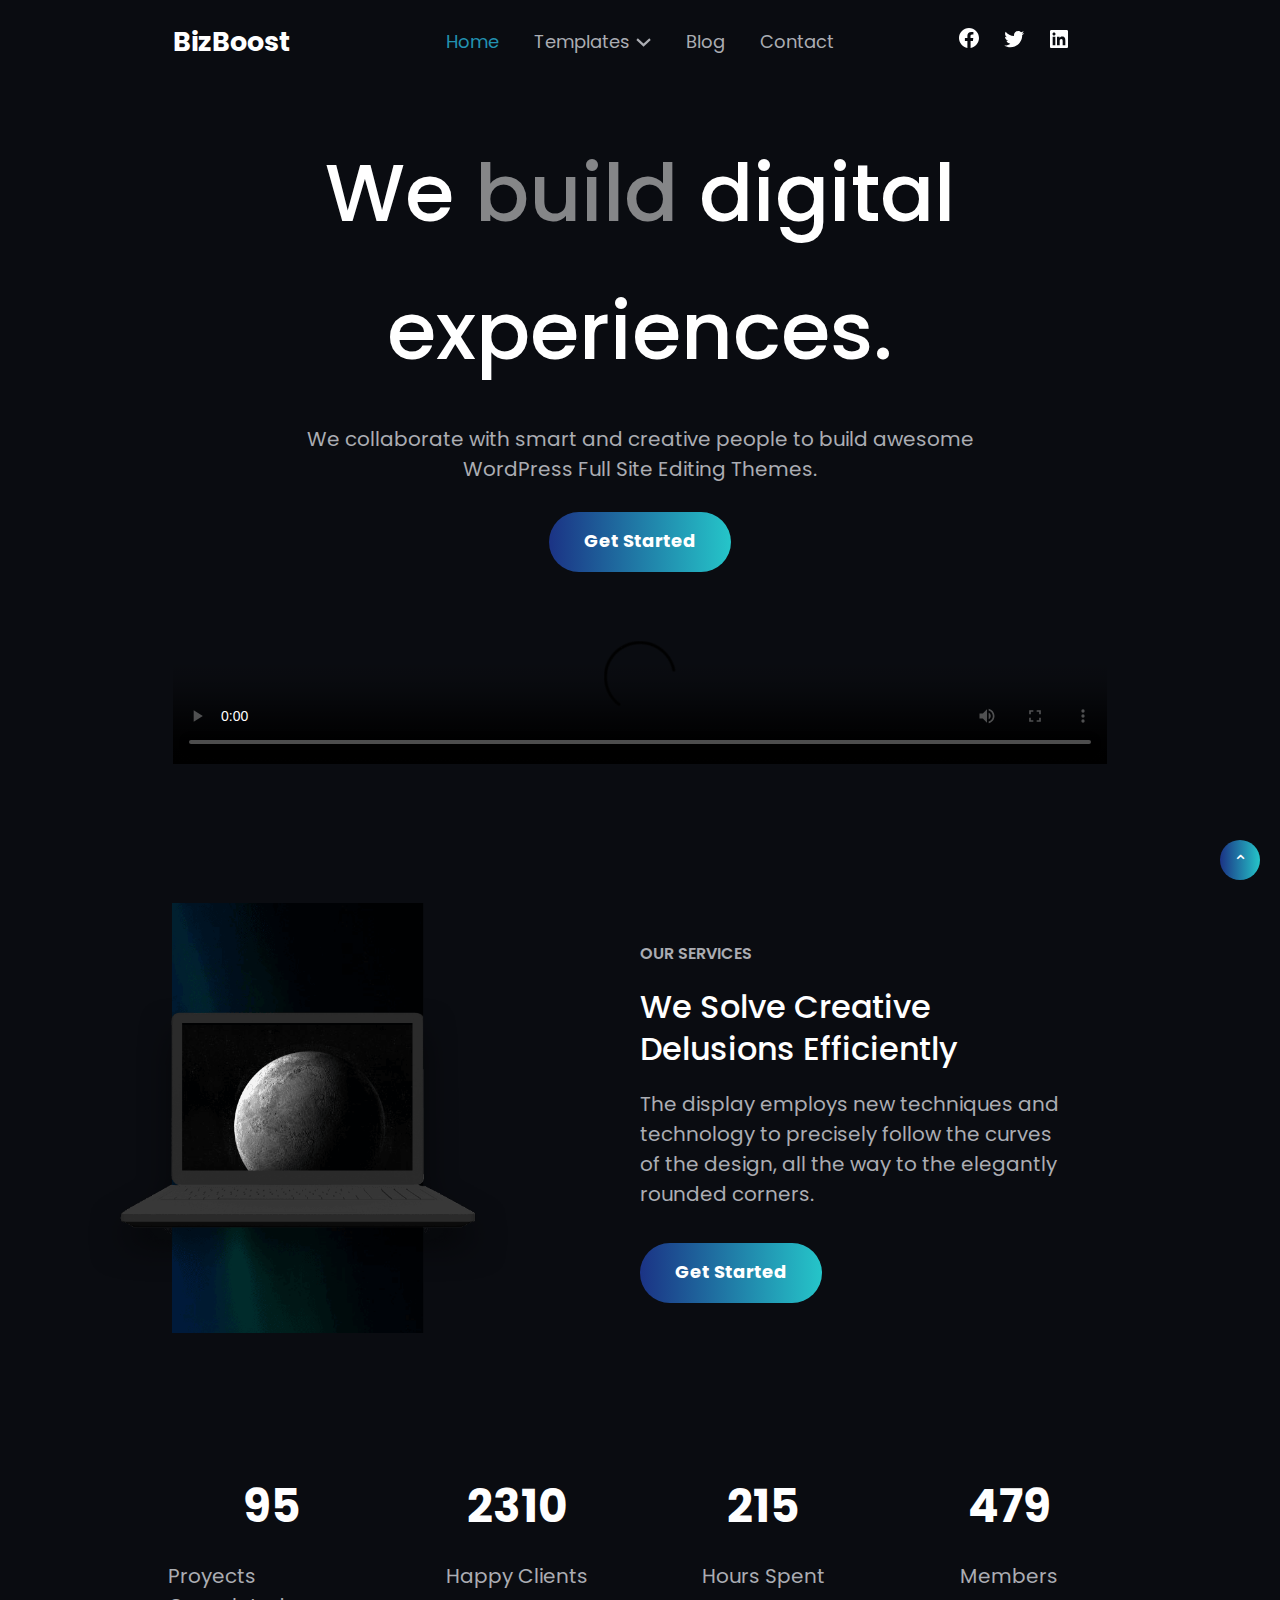
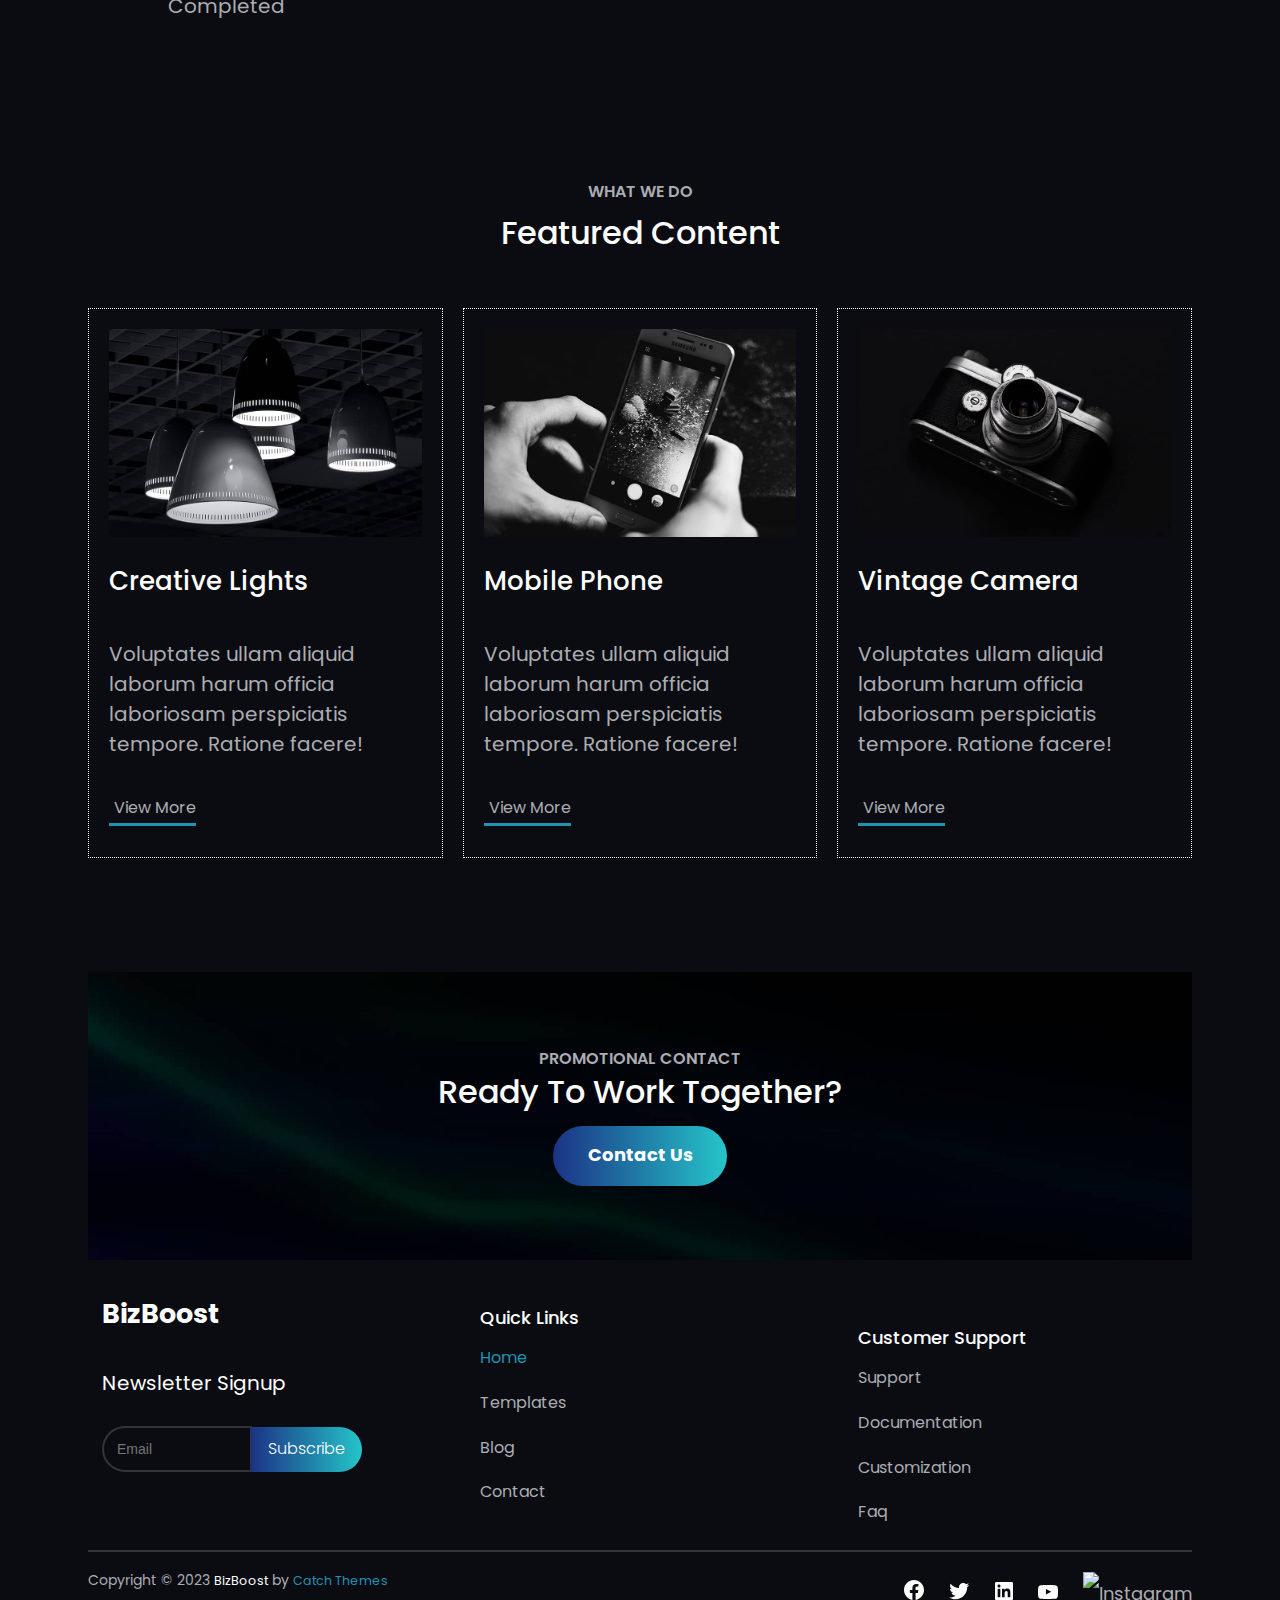
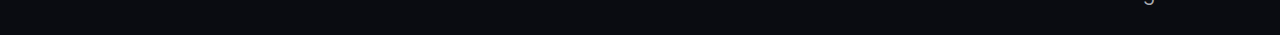
==== commit 043bb259: "se anadio el button" ====
--- a/index.html
+++ b/index.html
@@ -291,7 +291,9 @@
       </section>
     </section>
 
-
+    <div>
+      <a class="float" href="/"> ⌃ </a>
+    </div>
     
   </body>
 </html>--- a/index.css
+++ b/index.css
@@ -727,5 +727,31 @@
     flex-direction: row;
     justify-content: space-between;
   }
+
+  .float {
+    position: fixed;
+    text-align: center;
+    vertical-align: middle;
+    color: #fff;
+    width: 40px;
+    height: 40px;
+    border-radius: 50%;
+    background: linear-gradient(
+      90deg,
+      var(--gradient-start) 0%,
+      var(--gradient-end) 100%
+    );
+    bottom: 20px;
+    right: 20px;
+    z-index: 9999;
+    /* margin: 20px;
+    padding: 0px; */
+  } 
+
+  .float:hover {
+    background: var(--white);
+    color: #0a0c11;
+    transition: all 0.8s ease;
+  }
   
 }
